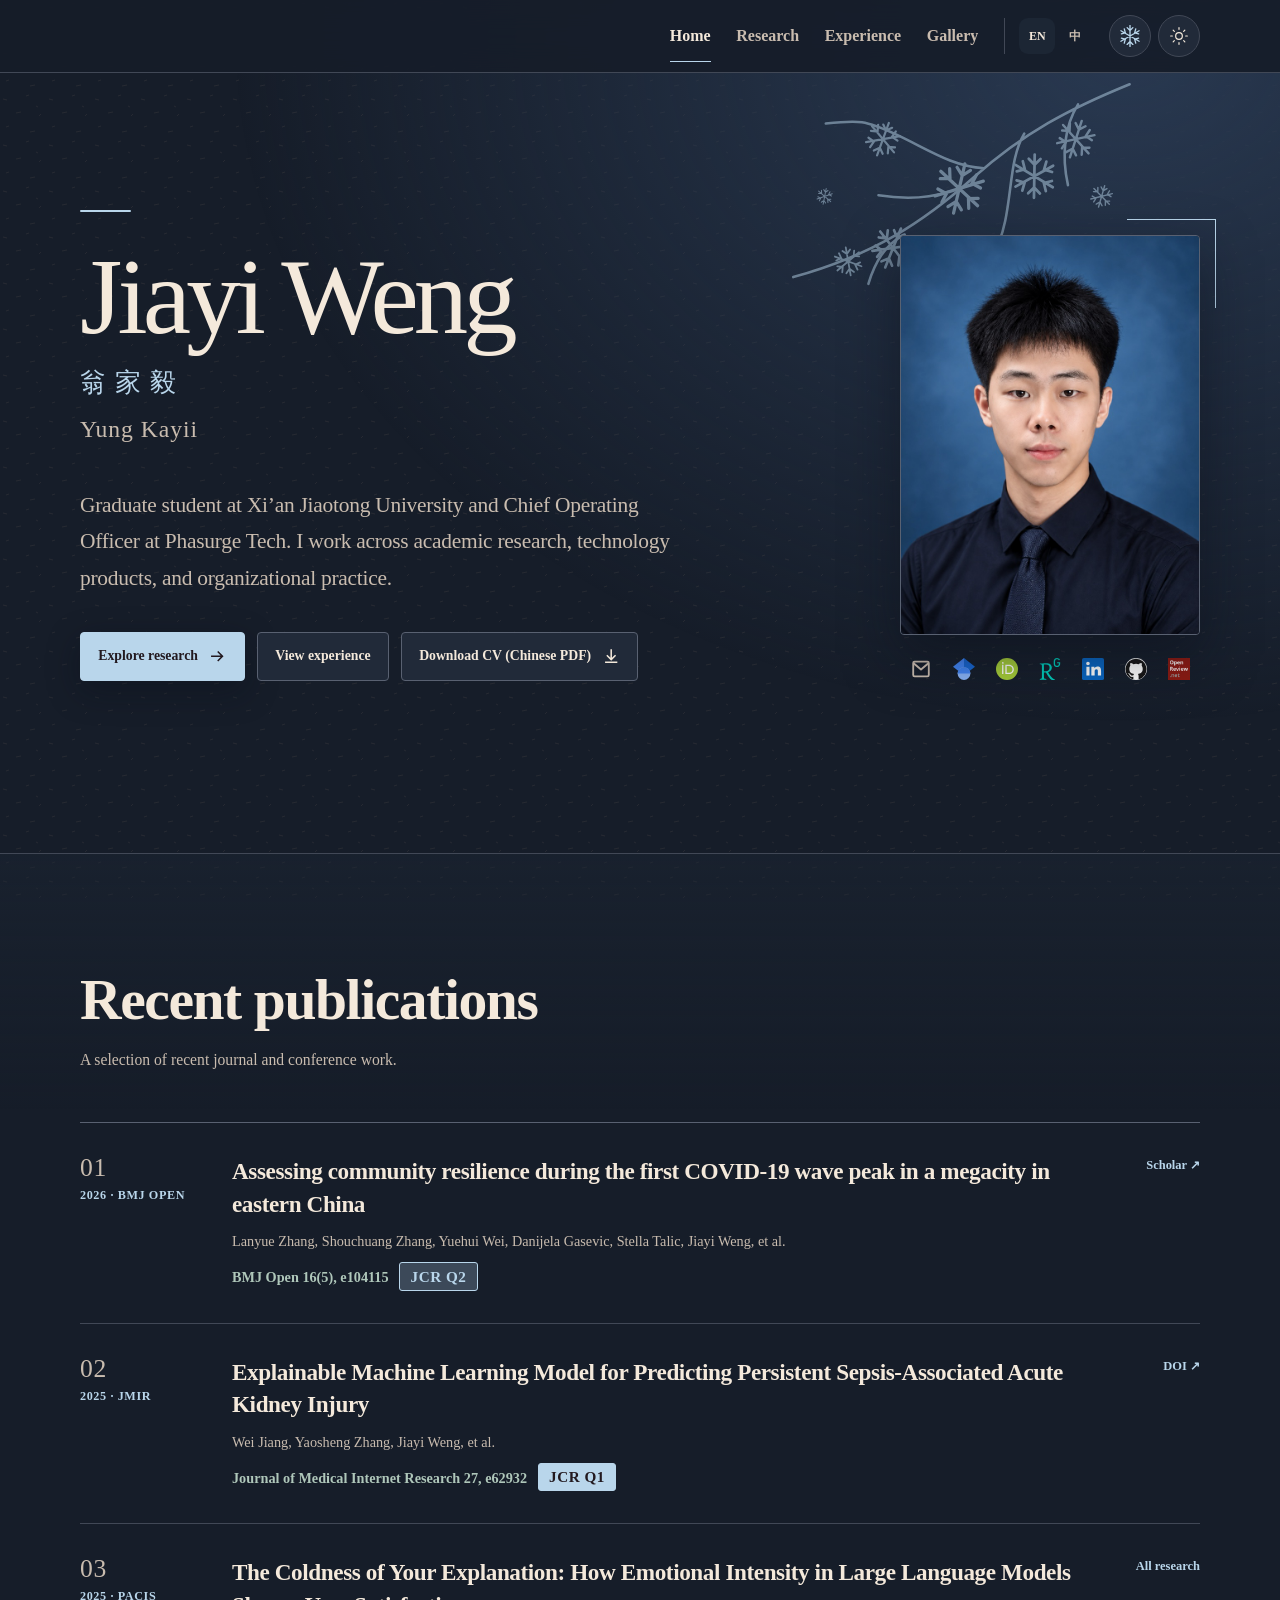
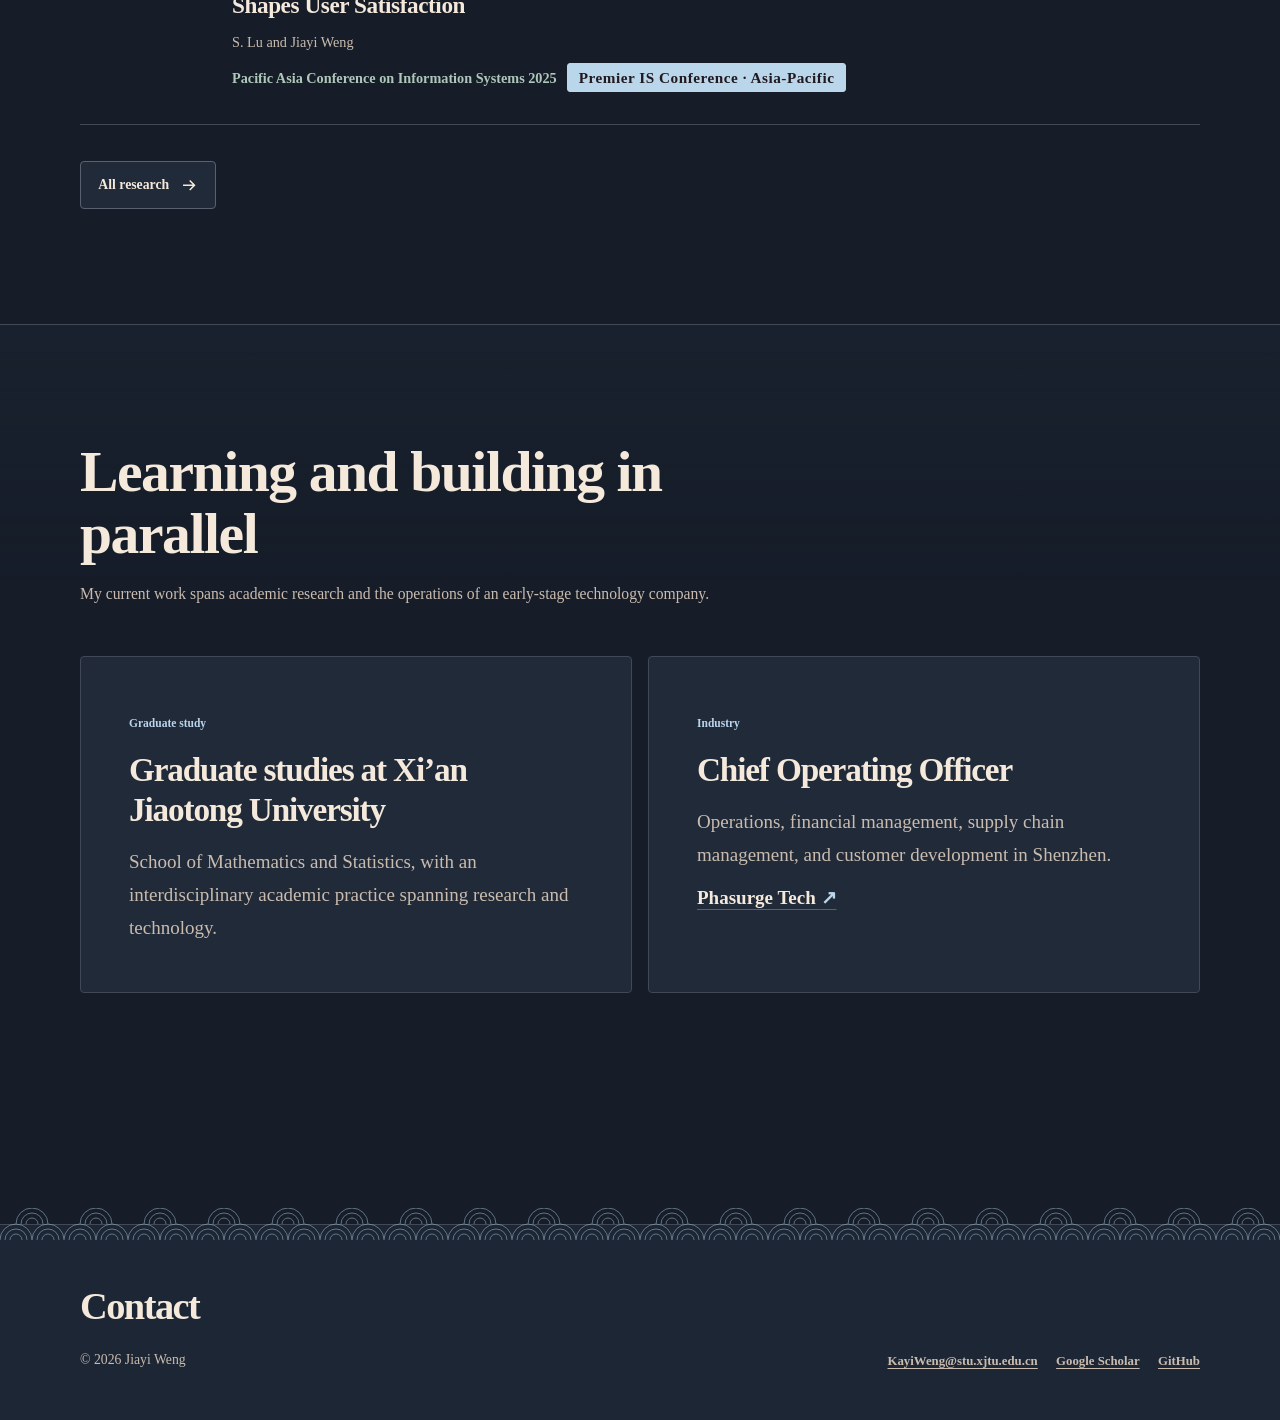
==== index.html @ 58fec5e4 "Publish CV, gallery and research updates" ====
<!doctype html>
<html lang="en">
  <head>
    <meta charset="utf-8">
    <meta name="viewport" content="width=device-width, initial-scale=1">
    <meta name="description" content="Jiayi Weng — researcher, builder, and graduate student at Xi’an Jiaotong University.">
    <meta name="theme-color" content="#161d29">
    <title>Jiayi Weng · 翁家毅</title>
    <link rel="icon" href="favicon.svg" type="image/svg+xml">
    <script>
      const seasons = ["winter", "spring", "summer", "autumn"];
      const calendarSeason = () => seasons[Math.floor((new Date().getMonth() + 1) / 3) % 4];
      document.documentElement.dataset.season = calendarSeason();
      try {
        const theme = localStorage.getItem("jiayi-theme");
        if (theme === "light" || theme === "dark") document.documentElement.dataset.theme = theme;
        const season = localStorage.getItem("jiayi-season");
        if (seasons.includes(season)) document.documentElement.dataset.season = season;
      } catch {}
    </script>
    <link rel="stylesheet" href="assets/css/styles.css?v=6">
    <script src="assets/js/main.js?v=6" defer></script>
  </head>
  <body>
    <a class="skip-link" href="#main">Skip to content</a>
    <header class="site-header">
      <div class="nav-shell">
        <button class="menu-toggle" type="button" data-menu-toggle aria-expanded="false" aria-controls="site-navigation" aria-label="Open navigation">
          <span></span><span></span>
        </button>
        <nav class="nav-links" id="site-navigation" data-navigation aria-label="Primary navigation">
          <a href="index.html" aria-current="page" data-i18n="navHome">Home</a>
          <a href="research.html" data-i18n="navResearch">Research</a>
          <a href="experience.html" data-i18n="navExperience">Experience</a>
          <a href="gallery.html" data-i18n="navGallery">Gallery</a>
          <div class="language-switcher" aria-label="Language">
            <button type="button" data-lang="en" aria-pressed="true">EN</button>
            <button type="button" data-lang="zh" aria-pressed="false">中</button>
          </div>
        </nav>
        <div class="site-controls">
          <details class="season-picker" data-season-picker>
            <summary class="site-control" data-season-trigger aria-label="Season" title="Season"><span class="season-symbol" aria-hidden="true"></span></summary>
            <div class="season-options">
              <button type="button" data-season-choice="auto" data-i18n="seasonAuto" aria-pressed="true">By month</button>
              <button type="button" data-season-choice="spring" data-i18n="seasonSpring" aria-pressed="false">Spring · Cherry blossom</button>
              <button type="button" data-season-choice="summer" data-i18n="seasonSummer" aria-pressed="false">Summer · Green leaves</button>
              <button type="button" data-season-choice="autumn" data-i18n="seasonAutumn" aria-pressed="false">Autumn · Maple</button>
              <button type="button" data-season-choice="winter" data-i18n="seasonWinter" aria-pressed="false">Winter · Snow</button>
              <button type="button" class="season-replay" data-season-replay data-i18n="seasonReplay">Replay animation</button>
            </div>
          </details>
          <button class="site-control" type="button" data-theme-toggle aria-label="Dark mode" aria-pressed="true" title="Dark mode">
            <svg class="icon-moon" viewBox="0 0 24 24" aria-hidden="true"><path d="M21 13a9 9 0 0 1-10-10 9 9 0 1 0 10 10Z"/></svg>
            <svg class="icon-sun" viewBox="0 0 24 24" aria-hidden="true"><circle cx="12" cy="12" r="4"/><path d="M12 2v2m0 16v2M2 12h2m16 0h2M5 5l1.4 1.4m11.2 11.2L19 19M5 19l1.4-1.4M17.6 6.4 19 5"/></svg>
          </button>
        </div>
      </div>
    </header>

    <main class="page" id="main">
      <section class="shell hero">
        <div class="hero-copy reveal">
          <h1><span lang="en">Jiayi Weng</span><span class="cn-name" lang="zh-CN">翁家毅</span></h1>
          <p class="hero-alias" lang="en">Yung Kayii</p>
          <p class="hero-lead" data-i18n="homeLead">Graduate student at Xi’an Jiaotong University and Chief Operating Officer at Phasurge Tech. I work across academic research, technology products, and organizational practice.</p>
          <div class="hero-actions">
            <a class="button primary" href="research.html">
              <span data-i18n="exploreResearch">Explore research</span>
              <svg class="icon" aria-hidden="true"><use href="assets/icons.svg?v=3#icon-arrow"></use></svg>
            </a>
            <a class="button secondary" href="experience.html" data-i18n="viewExperience">View experience</a>
            <a class="button secondary" href="assets/Jiayi-Weng-CV-ZH.pdf" download="Jiayi-Weng-CV-ZH.pdf">
              <span data-i18n="downloadCv">Download CV (Chinese PDF)</span>
              <svg class="icon" viewBox="0 0 24 24" aria-hidden="true"><path d="M11 3h2v11l4-4 1.4 1.4L12 18l-6.4-6.6L7 10l4 4V3ZM4 19h16v2H4z"/></svg>
            </a>
          </div>
        </div>

        <aside class="portrait-stage reveal" aria-label="Profile">
          <div class="portrait-frame">
            <img src="assets/img/portrait.jpg" alt="Portrait of Jiayi Weng" data-portrait width="1086" height="1448">
          </div>
          <div class="social-links" aria-label="Academic and social profiles">
            <a href="mailto:KayiWeng@stu.xjtu.edu.cn" aria-label="Email" title="Email">
              <svg class="icon" aria-hidden="true"><use href="assets/icons.svg?v=3#icon-mail"></use></svg>
            </a>
            <a href="https://scholar.google.com/citations?user=XBC92dYAAAAJ&amp;hl=en" aria-label="Google Scholar" title="Google Scholar" target="_blank" rel="noreferrer">
              <svg class="icon" aria-hidden="true"><use href="assets/icons.svg?v=3#icon-scholar"></use></svg>
            </a>
            <a href="https://orcid.org/0009-0006-9974-2419" aria-label="ORCID" title="ORCID" target="_blank" rel="noreferrer">
              <svg class="icon" aria-hidden="true"><use href="assets/icons.svg?v=3#icon-orcid"></use></svg>
            </a>
            <a href="https://www.researchgate.net/profile/Jiayi-Weng-7" aria-label="ResearchGate" title="ResearchGate" target="_blank" rel="noreferrer">
              <svg class="icon" aria-hidden="true"><use href="assets/icons.svg?v=3#icon-researchgate"></use></svg>
            </a>
            <a href="https://www.linkedin.com/in/weng-jiayi-b973362a9/" aria-label="LinkedIn" title="LinkedIn" target="_blank" rel="noreferrer">
              <svg class="icon" aria-hidden="true"><use href="assets/icons.svg?v=3#icon-linkedin"></use></svg>
            </a>
            <a href="https://github.com/encorenuit" aria-label="GitHub" title="GitHub" target="_blank" rel="noreferrer">
              <svg class="icon" aria-hidden="true"><use href="assets/icons.svg?v=3#icon-github"></use></svg>
            </a>
            <a href="https://openreview.net/profile?id=~Weng_Jiayi1" aria-label="OpenReview" title="OpenReview" target="_blank" rel="noreferrer">
              <img src="assets/openreview.png" alt="" width="22" height="22">
            </a>
          </div>
        </aside>
      </section>

      <section class="section" aria-labelledby="selected-title">
        <div class="shell">
          <header class="section-heading reveal">
            <div>
              <h2 id="selected-title" data-i18n="selectedTitle">Recent publications</h2>
              <p data-i18n="selectedIntro">A selection of recent journal and conference work.</p>
            </div>
          </header>
          <div class="selected-list reveal">
            <article class="selected-paper paper">
              <div class="paper-year">2026 · BMJ OPEN</div>
              <div>
                <h3>Assessing community resilience during the first COVID-19 wave peak in a megacity in eastern China</h3>
                <p class="paper-authors">Lanyue Zhang, Shouchuang Zhang, Yuehui Wei, Danijela Gasevic, Stella Talic, Jiayi Weng, et al.</p>
                <p class="paper-venue">BMJ Open 16(5), e104115 <a class="jcr-badge" data-quartile="2" href="https://bmjopen.bmj.com/pages/about" title="2025 JIF · Medicine, General &amp; Internal" target="_blank" rel="noreferrer">JCR Q2</a></p>
              </div>
              <a class="paper-link" href="https://scholar.google.com/citations?user=XBC92dYAAAAJ&amp;hl=en" target="_blank" rel="noreferrer">Scholar ↗</a>
            </article>
            <article class="selected-paper paper">
              <div class="paper-year">2025 · JMIR</div>
              <div>
                <h3>Explainable Machine Learning Model for Predicting Persistent Sepsis-Associated Acute Kidney Injury</h3>
                <p class="paper-authors">Wei Jiang, Yaosheng Zhang, Jiayi Weng, et al.</p>
                <p class="paper-venue">Journal of Medical Internet Research 27, e62932 <a class="jcr-badge" data-quartile="1" href="https://www.jmir.org/announcements/696" title="2025 JIF · Health Care Sciences &amp; Services" target="_blank" rel="noreferrer">JCR Q1</a></p>
              </div>
              <a class="paper-link" href="https://doi.org/10.2196/62932" target="_blank" rel="noreferrer">DOI ↗</a>
            </article>
            <article class="selected-paper paper">
              <div class="paper-year">2025 · PACIS</div>
              <div>
                <h3>The Coldness of Your Explanation: How Emotional Intensity in Large Language Models Shapes User Satisfaction</h3>
                <p class="paper-authors">S. Lu and Jiayi Weng</p>
                <p class="paper-venue">Pacific Asia Conference on Information Systems 2025 <a class="jcr-badge venue-badge" data-tier="top" href="https://aisnet.org/conferences/pacis/" target="_blank" rel="noreferrer" data-i18n="pacisBadge">Premier IS Conference · Asia-Pacific</a></p>
              </div>
              <a class="paper-link" href="research.html#conference" data-i18n="allResearch">All research</a>
            </article>
          </div>
          <div class="hero-actions">
            <a class="button secondary" href="research.html">
              <span data-i18n="allResearch">All research</span>
              <svg class="icon" aria-hidden="true"><use href="assets/icons.svg?v=3#icon-arrow"></use></svg>
            </a>
          </div>
        </div>
      </section>

      <section class="section" aria-labelledby="now-title">
        <div class="shell">
          <header class="section-heading reveal">
            <div>
              <h2 id="now-title" data-i18n="nowTitle">Learning and building in parallel</h2>
              <p data-i18n="nowIntro">My current work spans academic research and the operations of an early-stage technology company.</p>
            </div>
          </header>
          <div class="now-grid reveal">
            <article class="now-card">
              <span class="status" data-i18n="nowStudyStatus">Graduate study</span>
              <h3 data-i18n="nowStudyTitle">Graduate studies at Xi’an Jiaotong University</h3>
              <p data-i18n="nowStudyBody">School of Mathematics and Statistics, with an interdisciplinary academic practice spanning research and technology.</p>
            </article>
            <article class="now-card">
              <span class="status" data-i18n="nowWorkStatus">Industry</span>
              <h3 data-i18n="nowWorkTitle">Chief Operating Officer</h3>
              <p data-i18n="nowWorkBody">Operations, financial management, supply chain management, and customer development in Shenzhen.</p>
              <a class="company-link" href="https://www.phasurge.com/zh-CN/" target="_blank" rel="noreferrer">Phasurge Tech <span aria-hidden="true">↗</span></a>
            </article>
          </div>
        </div>
      </section>
    </main>

    <footer class="site-footer">
      <div class="shell footer-grid">
        <div>
          <h2 data-i18n="footerTitle">Contact</h2>
          <p>© <span data-year></span> Jiayi Weng</p>
        </div>
        <nav class="footer-links" aria-label="Footer links">
          <a href="mailto:KayiWeng@stu.xjtu.edu.cn">KayiWeng@stu.xjtu.edu.cn</a>
          <a href="https://scholar.google.com/citations?user=XBC92dYAAAAJ&amp;hl=en" target="_blank" rel="noreferrer">Google Scholar</a>
          <a href="https://github.com/encorenuit" target="_blank" rel="noreferrer">GitHub</a>
        </nav>
      </div>
    </footer>
  </body>
</html>
---- assets/css/styles.css ----
:root {
  color-scheme: dark;
  --ink: light-dark(#28231e, #f4e9db);
  --ink-soft: light-dark(#5d5148, #c9bcaf);
  --paper: light-dark(#faf4e8, #161d29);
  --paper-strong: light-dark(#fffaf0, #212a39);
  --paper-warm: light-dark(#f0e5d4, #1c2634);
  --line: light-dark(#d9cbbb, #414856);
  --line-strong: light-dark(#b9a695, #596171);
  --accent: light-dark(#813d28, #f0b388);
  --accent-on: light-dark(#fffaf0, #22191f);
  --sakura: light-dark(#a96343, #ca895d);
  --horizon: light-dark(#ecd4b9, #423128);
  --sage: light-dark(#465d51, #afc7ba);
  --shadow: 0 20px 54px light-dark(#56432b24, #090e1780);
  --shadow-soft: 0 10px 32px light-dark(#56432b14, #090e1760);
  --max: 1120px;
  --song: "Songti SC", "SimSun", "STSong", "Noto Serif CJK SC", serif;
  --serif: "Times New Roman", var(--song);
  --display: var(--serif);
  --blossom-branch: url("data:image/svg+xml,%3Csvg%20xmlns%3D%22http%3A%2F%2Fwww.w3.org%2F2000%2Fsvg%22%20viewBox%3D%220%200%20330%20214%22%3E%3Cdefs%3E%3Cg%20id%3D%22flower%22%3E%3Cg%20transform%3D%22rotate(0)%22%3E%3Cpath%20d%3D%22M0-25C-4-31-10-28-10-21c0%207%205%2013%2010%2017%205-4%2010-10%2010-17%200-7-6-10-10-4Z%22%2F%3E%3C%2Fg%3E%3Cg%20transform%3D%22rotate(72)%22%3E%3Cpath%20d%3D%22M0-25C-4-31-10-28-10-21c0%207%205%2013%2010%2017%205-4%2010-10%2010-17%200-7-6-10-10-4Z%22%2F%3E%3C%2Fg%3E%3Cg%20transform%3D%22rotate(144)%22%3E%3Cpath%20d%3D%22M0-25C-4-31-10-28-10-21c0%207%205%2013%2010%2017%205-4%2010-10%2010-17%200-7-6-10-10-4Z%22%2F%3E%3C%2Fg%3E%3Cg%20transform%3D%22rotate(216)%22%3E%3Cpath%20d%3D%22M0-25C-4-31-10-28-10-21c0%207%205%2013%2010%2017%205-4%2010-10%2010-17%200-7-6-10-10-4Z%22%2F%3E%3C%2Fg%3E%3Cg%20transform%3D%22rotate(288)%22%3E%3Cpath%20d%3D%22M0-25C-4-31-10-28-10-21c0%207%205%2013%2010%2017%205-4%2010-10%2010-17%200-7-6-10-10-4Z%22%2F%3E%3C%2Fg%3E%3Ccircle%20r%3D%224%22%2F%3E%3C%2Fg%3E%3C%2Fdefs%3E%3Cg%20fill%3D%22none%22%20stroke%3D%22black%22%20stroke-linecap%3D%22round%22%3E%3Cpath%20stroke-width%3D%223%22%20d%3D%22M324%2011c-58%2025-110%2044-150%2084S87%20159%2016%20179M268%2039c-23%2018-32%2051-41%2076s-21%2047-49%2070M194%2078c-25%205-52-6-75-16s-40-17-61-15M104%20151c-8%2012-16%2030-21%2046M284%2029c-6%2020-1%2035%2010%2047%22%2F%3E%3Cpath%20stroke-width%3D%221.4%22%20d%3D%22M251%2063c-10%205-25%207-42%208m21%2035c18%200%2028%205%2036%2017M135%2064c-3-13-13-22-25-27m54%2071c-22%204-43%205-64%201m96%2052c-7%203-15%206-28%206%22%2F%3E%3C%2Fg%3E%3Cg%20fill%3D%22black%22%3E%3Cuse%20href%3D%22%23flower%22%20transform%3D%22translate(226%20113)%20scale(.97)%22%2F%3E%3Cuse%20href%3D%22%23flower%22%20transform%3D%22translate(119%2061)%20scale(.88)%22%2F%3E%3Cuse%20href%3D%22%23flower%22%20transform%3D%22translate(76%20160)%20scale(.89)%22%2F%3E%3Cuse%20href%3D%22%23flower%22%20transform%3D%22translate(287%2065)%20scale(.69)%22%2F%3E%3Cuse%20href%3D%22%23flower%22%20transform%3D%22translate(171%20175)%20scale(.63)%22%2F%3E%3Cuse%20href%3D%22%23flower%22%20transform%3D%22translate(55%2045)%20scale(.52)%22%2F%3E%3Cuse%20href%3D%22%23flower%22%20transform%3D%22translate(258%20139)%20scale(.38)%22%2F%3E%3Cellipse%20cx%3D%2229%22%20cy%3D%22119%22%20rx%3D%224%22%20ry%3D%228%22%20transform%3D%22rotate(30%2029%20119)%22%2F%3E%3Cellipse%20cx%3D%22110%22%20cy%3D%22190%22%20rx%3D%224%22%20ry%3D%227%22%20transform%3D%22rotate(-32%20110%20190)%22%2F%3E%3Cellipse%20cx%3D%22276%22%20cy%3D%22192%22%20rx%3D%225%22%20ry%3D%228%22%20transform%3D%22rotate(53%20276%20192)%22%2F%3E%3C%2Fg%3E%3C%2Fsvg%3E");
  --seigaiha: url("data:image/svg+xml,%3Csvg%20xmlns%3D%22http%3A%2F%2Fwww.w3.org%2F2000%2Fsvg%22%20viewBox%3D%220%200%2064%2032%22%3E%3Cpath%20fill%3D%22none%22%20stroke%3D%22black%22%20stroke-width%3D%221%22%20d%3D%22M0%2032a16%2016%200%200%201%2032%200m-27%200a11%2011%200%200%201%2022%200m-17%200a6%206%200%200%201%2012%200M32%2032a16%2016%200%200%201%2032%200m-27%200a11%2011%200%200%201%2022%200m-17%200a6%206%200%200%201%2012%200M16%2016a16%2016%200%200%201%2032%200m-27%200a11%2011%200%200%201%2022%200m-17%200a6%206%200%200%201%2012%200%22%2F%3E%3C%2Fsvg%3E");
}

html[data-theme="light"] {
  color-scheme: light;
}

html[data-theme="dark"] {
  color-scheme: dark;
}

html[data-season="spring"] {
  --accent: light-dark(#665b4e, #ddd0b6);
  --horizon: light-dark(#eddfc6, #30384a);
  --season-branch: var(--blossom-branch);
  --sakura: light-dark(#94866f, #e1dbc8);
  --branch-highlight: light-dark(#ba7b8b, #d794a7);
  --particle-light: #fffdf8;
  --particle-base: light-dark(#c8c1b0, #ebe3d4);
  --particle-shape: url("data:image/svg+xml,%3Csvg%20xmlns%3D%22http%3A%2F%2Fwww.w3.org%2F2000%2Fsvg%22%20viewBox%3D%220%200%2024%2024%22%3E%3Cg%20transform%3D%22translate(12%2012)%22%3E%3Cg%20transform%3D%22rotate(0)%22%3E%3Cpath%20d%3D%22M0-8.2c-1.2-2-3.6-1.3-3.6%201.3%200%202.5%201.7%204.6%203.6%205.6%201.9-1%203.6-3.1%203.6-5.6%200-2.6-2.4-3.3-3.6-1.3Z%22%2F%3E%3C%2Fg%3E%3Cg%20transform%3D%22rotate(72)%22%3E%3Cpath%20d%3D%22M0-8.2c-1.2-2-3.6-1.3-3.6%201.3%200%202.5%201.7%204.6%203.6%205.6%201.9-1%203.6-3.1%203.6-5.6%200-2.6-2.4-3.3-3.6-1.3Z%22%2F%3E%3C%2Fg%3E%3Cg%20transform%3D%22rotate(144)%22%3E%3Cpath%20d%3D%22M0-8.2c-1.2-2-3.6-1.3-3.6%201.3%200%202.5%201.7%204.6%203.6%205.6%201.9-1%203.6-3.1%203.6-5.6%200-2.6-2.4-3.3-3.6-1.3Z%22%2F%3E%3C%2Fg%3E%3Cg%20transform%3D%22rotate(216)%22%3E%3Cpath%20d%3D%22M0-8.2c-1.2-2-3.6-1.3-3.6%201.3%200%202.5%201.7%204.6%203.6%205.6%201.9-1%203.6-3.1%203.6-5.6%200-2.6-2.4-3.3-3.6-1.3Z%22%2F%3E%3C%2Fg%3E%3Cg%20transform%3D%22rotate(288)%22%3E%3Cpath%20d%3D%22M0-8.2c-1.2-2-3.6-1.3-3.6%201.3%200%202.5%201.7%204.6%203.6%205.6%201.9-1%203.6-3.1%203.6-5.6%200-2.6-2.4-3.3-3.6-1.3Z%22%2F%3E%3C%2Fg%3E%3Ccircle%20r%3D%221.4%22%2F%3E%3C%2Fg%3E%3C%2Fsvg%3E");
  --season-branch-highlight: url("data:image/svg+xml,%3Csvg%20xmlns%3D%22http%3A%2F%2Fwww.w3.org%2F2000%2Fsvg%22%20viewBox%3D%220%200%20330%20214%22%3E%3Cdefs%3E%3Cg%20id%3D%22flower%22%3E%3Cg%20transform%3D%22rotate(0)%22%3E%3Cpath%20d%3D%22M0-25C-4-31-10-28-10-21c0%207%205%2013%2010%2017%205-4%2010-10%2010-17%200-7-6-10-10-4Z%22%2F%3E%3C%2Fg%3E%3Cg%20transform%3D%22rotate(72)%22%3E%3Cpath%20d%3D%22M0-25C-4-31-10-28-10-21c0%207%205%2013%2010%2017%205-4%2010-10%2010-17%200-7-6-10-10-4Z%22%2F%3E%3C%2Fg%3E%3Cg%20transform%3D%22rotate(144)%22%3E%3Cpath%20d%3D%22M0-25C-4-31-10-28-10-21c0%207%205%2013%2010%2017%205-4%2010-10%2010-17%200-7-6-10-10-4Z%22%2F%3E%3C%2Fg%3E%3Cg%20transform%3D%22rotate(216)%22%3E%3Cpath%20d%3D%22M0-25C-4-31-10-28-10-21c0%207%205%2013%2010%2017%205-4%2010-10%2010-17%200-7-6-10-10-4Z%22%2F%3E%3C%2Fg%3E%3Cg%20transform%3D%22rotate(288)%22%3E%3Cpath%20d%3D%22M0-25C-4-31-10-28-10-21c0%207%205%2013%2010%2017%205-4%2010-10%2010-17%200-7-6-10-10-4Z%22%2F%3E%3C%2Fg%3E%3Ccircle%20r%3D%224%22%2F%3E%3C%2Fg%3E%3C%2Fdefs%3E%3Cuse%20href%3D%22%23flower%22%20transform%3D%22translate(119%2061)%20scale(.88)%22%2F%3E%3Cuse%20href%3D%22%23flower%22%20transform%3D%22translate(171%20175)%20scale(.63)%22%2F%3E%3C%2Fsvg%3E");
}

html[data-season="summer"] {
  --accent: light-dark(#3a6453, #a5c8a9);
  --horizon: light-dark(#dce9d2, #253b3a);
  --season-branch: url("data:image/svg+xml,%3Csvg%20xmlns%3D%22http%3A%2F%2Fwww.w3.org%2F2000%2Fsvg%22%20viewBox%3D%220%200%20330%20214%22%3E%3Cpath%20d%3D%22M327%2010C273%2032%20233%2053%20188%2093s-89%2069-161%2089m254-154c-12%2019-15%2045-9%2072m-39-46c-12%2020-11%2049-17%2078s-18%2043-35%2054m16-101c-29-2-50-17-78-30S86%2042%2056%2045m67%20101c-14%208-23%2022-29%2042m71-82c-22%207-43%206-62%203%22%20fill%3D%22none%22%20stroke%3D%22black%22%20stroke-width%3D%222.3%22%20stroke-linecap%3D%22round%22%2F%3E%3Cg%20transform%3D%22translate(265%2051)%20rotate(24)%20scale(2.3)%20translate(-12%20-12)%22%3E%3Cpath%20d%3D%22M12%2022h-1.4l.7-6.2C6.1%2016.9%202.4%2014.2%201%2010c2.5-4.9%206.5-7.8%2010.5-7.7l.5%203.1.8-3.1c4.3.2%207.9%203.1%2010.2%207.9-1.6%204.2-5.7%206.7-10.2%205.4Z%22%2F%3E%3C%2Fg%3E%3Cg%20transform%3D%22translate(227%2075)%20rotate(-62)%20scale(2.5)%20translate(-12%20-12)%22%3E%3Cpath%20d%3D%22M3%2023%202%2021l4.5-5C2.2%2010.3%2011.3%204.1%2023%201%2019.6%2012.6%2015.4%2020%208%2017.5Z%22%2F%3E%3C%2Fg%3E%3Cg%20transform%3D%22translate(198%20106)%20rotate(91)%20scale(2.6)%20translate(-12%20-12)%22%3E%3Cpath%20d%3D%22m12%2023-1.3-.3.6-5C5.2%2019.4%201.4%2015.7%202%208.9c2-3.8%206.3-6.7%2010-7.9%204.7%202.3%209%204.8%2010%209.1-.1%205.8-4%209.4-9.1%207.6Z%22%2F%3E%3C%2Fg%3E%3Cg%20transform%3D%22translate(148%20131)%20rotate(-71)%20scale(2.2)%20translate(-12%20-12)%22%3E%3Cpath%20d%3D%22M12%2022h-1.4l.7-6.2C6.1%2016.9%202.4%2014.2%201%2010c2.5-4.9%206.5-7.8%2010.5-7.7l.5%203.1.8-3.1c4.3.2%207.9%203.1%2010.2%207.9-1.6%204.2-5.7%206.7-10.2%205.4Z%22%2F%3E%3C%2Fg%3E%3Cg%20transform%3D%22translate(116%20153)%20rotate(89)%20scale(2.1)%20translate(-12%20-12)%22%3E%3Cpath%20d%3D%22M3%2023%202%2021l4.5-5C2.2%2010.3%2011.3%204.1%2023%201%2019.6%2012.6%2015.4%2020%208%2017.5Z%22%2F%3E%3C%2Fg%3E%3Cg%20transform%3D%22translate(89%20166)%20rotate(-88)%20scale(2)%20translate(-12%20-12)%22%3E%3Cpath%20d%3D%22m12%2023-1.3-.3.6-5C5.2%2019.4%201.4%2015.7%202%208.9c2-3.8%206.3-6.7%2010-7.9%204.7%202.3%209%204.8%2010%209.1-.1%205.8-4%209.4-9.1%207.6Z%22%2F%3E%3C%2Fg%3E%3Cg%20transform%3D%22translate(82%2076)%20rotate(43)%20scale(1.85)%20translate(-12%20-12)%22%3E%3Cpath%20d%3D%22M12%2022h-1.4l.7-6.2C6.1%2016.9%202.4%2014.2%201%2010c2.5-4.9%206.5-7.8%2010.5-7.7l.5%203.1.8-3.1c4.3.2%207.9%203.1%2010.2%207.9-1.6%204.2-5.7%206.7-10.2%205.4Z%22%2F%3E%3C%2Fg%3E%3Cg%20transform%3D%22translate(120%2082)%20rotate(-25)%20scale(1.65)%20translate(-12%20-12)%22%3E%3Cpath%20d%3D%22M3%2023%202%2021l4.5-5C2.2%2010.3%2011.3%204.1%2023%201%2019.6%2012.6%2015.4%2020%208%2017.5Z%22%2F%3E%3C%2Fg%3E%3Cg%20transform%3D%22translate(217%20159)%20rotate(18)%20scale(1.8)%20translate(-12%20-12)%22%3E%3Cpath%20d%3D%22m12%2023-1.3-.3.6-5C5.2%2019.4%201.4%2015.7%202%208.9c2-3.8%206.3-6.7%2010-7.9%204.7%202.3%209%204.8%2010%209.1-.1%205.8-4%209.4-9.1%207.6Z%22%2F%3E%3C%2Fg%3E%3Cg%20transform%3D%22translate(288%2098)%20rotate(88)%20scale(1.7)%20translate(-12%20-12)%22%3E%3Cpath%20d%3D%22M12%2022h-1.4l.7-6.2C6.1%2016.9%202.4%2014.2%201%2010c2.5-4.9%206.5-7.8%2010.5-7.7l.5%203.1.8-3.1c4.3.2%207.9%203.1%2010.2%207.9-1.6%204.2-5.7%206.7-10.2%205.4Z%22%2F%3E%3C%2Fg%3E%3C%2Fsvg%3E");
  --sakura: light-dark(#638369, #9db392);
  --branch-highlight: light-dark(#637837, #c3c781);
  --particle-light: #d4e5a2;
  --particle-base: #7eab83;
  --particle-shape: url("data:image/svg+xml,%3Csvg%20xmlns%3D%22http%3A%2F%2Fwww.w3.org%2F2000%2Fsvg%22%20viewBox%3D%220%200%2024%2024%22%3E%3Cpath%20d%3D%22M12%2022h-1.4l.7-6.2C6.1%2016.9%202.4%2014.2%201%2010c2.5-4.9%206.5-7.8%2010.5-7.7l.5%203.1.8-3.1c4.3.2%207.9%203.1%2010.2%207.9-1.6%204.2-5.7%206.7-10.2%205.4Z%22%2F%3E%3C%2Fsvg%3E");
  --summer-lance: url("data:image/svg+xml,%3Csvg%20xmlns%3D%22http%3A%2F%2Fwww.w3.org%2F2000%2Fsvg%22%20viewBox%3D%220%200%2024%2024%22%3E%3Cpath%20d%3D%22M3%2023%202%2021l4.5-5C2.2%2010.3%2011.3%204.1%2023%201%2019.6%2012.6%2015.4%2020%208%2017.5Z%22%2F%3E%3C%2Fsvg%3E");
  --summer-broad: url("data:image/svg+xml,%3Csvg%20xmlns%3D%22http%3A%2F%2Fwww.w3.org%2F2000%2Fsvg%22%20viewBox%3D%220%200%2024%2024%22%3E%3Cpath%20d%3D%22m12%2023-1.3-.3.6-5C5.2%2019.4%201.4%2015.7%202%208.9c2-3.8%206.3-6.7%2010-7.9%204.7%202.3%209%204.8%2010%209.1-.1%205.8-4%209.4-9.1%207.6Z%22%2F%3E%3C%2Fsvg%3E");
  --season-branch-highlight: url("data:image/svg+xml,%3Csvg%20xmlns%3D%22http%3A%2F%2Fwww.w3.org%2F2000%2Fsvg%22%20viewBox%3D%220%200%20330%20214%22%3E%3Cg%20transform%3D%22translate(265%2051)%20rotate(24)%20scale(2.3)%20translate(-12%20-12)%22%3E%3Cpath%20d%3D%22M12%2022h-1.4l.7-6.2C6.1%2016.9%202.4%2014.2%201%2010c2.5-4.9%206.5-7.8%2010.5-7.7l.5%203.1.8-3.1c4.3.2%207.9%203.1%2010.2%207.9-1.6%204.2-5.7%206.7-10.2%205.4Z%22%2F%3E%3C%2Fg%3E%3Cg%20transform%3D%22translate(148%20131)%20rotate(-71)%20scale(2.2)%20translate(-12%20-12)%22%3E%3Cpath%20d%3D%22M12%2022h-1.4l.7-6.2C6.1%2016.9%202.4%2014.2%201%2010c2.5-4.9%206.5-7.8%2010.5-7.7l.5%203.1.8-3.1c4.3.2%207.9%203.1%2010.2%207.9-1.6%204.2-5.7%206.7-10.2%205.4Z%22%2F%3E%3C%2Fg%3E%3Cg%20transform%3D%22translate(89%20166)%20rotate(-88)%20scale(2)%20translate(-12%20-12)%22%3E%3Cpath%20d%3D%22m12%2023-1.3-.3.6-5C5.2%2019.4%201.4%2015.7%202%208.9c2-3.8%206.3-6.7%2010-7.9%204.7%202.3%209%204.8%2010%209.1-.1%205.8-4%209.4-9.1%207.6Z%22%2F%3E%3C%2Fg%3E%3Cg%20transform%3D%22translate(120%2082)%20rotate(-25)%20scale(1.65)%20translate(-12%20-12)%22%3E%3Cpath%20d%3D%22M3%2023%202%2021l4.5-5C2.2%2010.3%2011.3%204.1%2023%201%2019.6%2012.6%2015.4%2020%208%2017.5Z%22%2F%3E%3C%2Fg%3E%3Cg%20transform%3D%22translate(288%2098)%20rotate(88)%20scale(1.7)%20translate(-12%20-12)%22%3E%3Cpath%20d%3D%22M12%2022h-1.4l.7-6.2C6.1%2016.9%202.4%2014.2%201%2010c2.5-4.9%206.5-7.8%2010.5-7.7l.5%203.1.8-3.1c4.3.2%207.9%203.1%2010.2%207.9-1.6%204.2-5.7%206.7-10.2%205.4Z%22%2F%3E%3C%2Fg%3E%3C%2Fsvg%3E");
}

html[data-season="autumn"] {
  --accent: light-dark(#813d28, #f0b388);
  --horizon: light-dark(#ecd4b9, #423128);
  --season-branch: url("data:image/svg+xml,%3Csvg%20xmlns%3D%22http%3A%2F%2Fwww.w3.org%2F2000%2Fsvg%22%20viewBox%3D%220%200%20330%20214%22%3E%3Cpath%20d%3D%22M327%2010C273%2032%20233%2053%20188%2093s-89%2069-161%2089m254-154c-12%2019-15%2045-9%2072m-39-46c-12%2020-11%2049-17%2078s-18%2043-35%2054m16-101c-29-2-50-17-78-30S86%2042%2056%2045m67%20101c-14%208-23%2022-29%2042m71-82c-22%207-43%206-62%203%22%20fill%3D%22none%22%20stroke%3D%22black%22%20stroke-width%3D%222.3%22%20stroke-linecap%3D%22round%22%2F%3E%3Cg%20transform%3D%22translate(269%2057)%20rotate(33)%20scale(2.1)%20translate(-12%20-12)%22%3E%3Cpath%20d%3D%22m12%200%202.3%206.5%203-1.8-1%205.8%205-2.1-.7%203%203.4.5-2.6%202.1%201.2%201.3-8.6%202.1.8%203.2-2.1-.5v3.8h-1.4v-3.8l-2.2.5.8-3.2-8.6-2.1%201.2-1.3L0%2011.9l3.4-.5-.7-3%205%202.1-1-5.8%203%201.8Z%22%2F%3E%3C%2Fg%3E%3Cg%20transform%3D%22translate(224%2083)%20rotate(-15)%20scale(2.8)%20translate(-12%20-12)%22%3E%3Cpath%20d%3D%22m12%200%202.3%206.5%203-1.8-1%205.8%205-2.1-.7%203%203.4.5-2.6%202.1%201.2%201.3-8.6%202.1.8%203.2-2.1-.5v3.8h-1.4v-3.8l-2.2.5.8-3.2-8.6-2.1%201.2-1.3L0%2011.9l3.4-.5-.7-3%205%202.1-1-5.8%203%201.8Z%22%2F%3E%3C%2Fg%3E%3Cg%20transform%3D%22translate(179%20105)%20rotate(18)%20scale(2.6)%20translate(-12%20-12)%22%3E%3Cpath%20d%3D%22m12%200%202.3%206.5%203-1.8-1%205.8%205-2.1-.7%203%203.4.5-2.6%202.1%201.2%201.3-8.6%202.1.8%203.2-2.1-.5v3.8h-1.4v-3.8l-2.2.5.8-3.2-8.6-2.1%201.2-1.3L0%2011.9l3.4-.5-.7-3%205%202.1-1-5.8%203%201.8Z%22%2F%3E%3C%2Fg%3E%3Cg%20transform%3D%22translate(122%20146)%20rotate(26)%20scale(2.2)%20translate(-12%20-12)%22%3E%3Cpath%20d%3D%22m12%200%202.3%206.5%203-1.8-1%205.8%205-2.1-.7%203%203.4.5-2.6%202.1%201.2%201.3-8.6%202.1.8%203.2-2.1-.5v3.8h-1.4v-3.8l-2.2.5.8-3.2-8.6-2.1%201.2-1.3L0%2011.9l3.4-.5-.7-3%205%202.1-1-5.8%203%201.8Z%22%2F%3E%3C%2Fg%3E%3Cg%20transform%3D%22translate(75%20166)%20rotate(-22)%20scale(2.1)%20translate(-12%20-12)%22%3E%3Cpath%20d%3D%22m12%200%202.3%206.5%203-1.8-1%205.8%205-2.1-.7%203%203.4.5-2.6%202.1%201.2%201.3-8.6%202.1.8%203.2-2.1-.5v3.8h-1.4v-3.8l-2.2.5.8-3.2-8.6-2.1%201.2-1.3L0%2011.9l3.4-.5-.7-3%205%202.1-1-5.8%203%201.8Z%22%2F%3E%3C%2Fg%3E%3Cg%20transform%3D%22translate(101%2063)%20rotate(-34)%20scale(1.85)%20translate(-12%20-12)%22%3E%3Cpath%20d%3D%22m12%200%202.3%206.5%203-1.8-1%205.8%205-2.1-.7%203%203.4.5-2.6%202.1%201.2%201.3-8.6%202.1.8%203.2-2.1-.5v3.8h-1.4v-3.8l-2.2.5.8-3.2-8.6-2.1%201.2-1.3L0%2011.9l3.4-.5-.7-3%205%202.1-1-5.8%203%201.8Z%22%2F%3E%3C%2Fg%3E%3Cg%20transform%3D%22translate(222%20158)%20rotate(54)%20scale(1.8)%20translate(-12%20-12)%22%3E%3Cpath%20d%3D%22m12%200%202.3%206.5%203-1.8-1%205.8%205-2.1-.7%203%203.4.5-2.6%202.1%201.2%201.3-8.6%202.1.8%203.2-2.1-.5v3.8h-1.4v-3.8l-2.2.5.8-3.2-8.6-2.1%201.2-1.3L0%2011.9l3.4-.5-.7-3%205%202.1-1-5.8%203%201.8Z%22%2F%3E%3C%2Fg%3E%3Cg%20transform%3D%22translate(297%2089)%20rotate(35)%20scale(1.38)%20translate(-12%20-12)%22%3E%3Cpath%20d%3D%22m12%200%202.3%206.5%203-1.8-1%205.8%205-2.1-.7%203%203.4.5-2.6%202.1%201.2%201.3-8.6%202.1.8%203.2-2.1-.5v3.8h-1.4v-3.8l-2.2.5.8-3.2-8.6-2.1%201.2-1.3L0%2011.9l3.4-.5-.7-3%205%202.1-1-5.8%203%201.8Z%22%2F%3E%3C%2Fg%3E%3Cg%20transform%3D%22translate(153%20184)%20rotate(-11)%20scale(1.2)%20translate(-12%20-12)%22%3E%3Cpath%20d%3D%22m12%200%202.3%206.5%203-1.8-1%205.8%205-2.1-.7%203%203.4.5-2.6%202.1%201.2%201.3-8.6%202.1.8%203.2-2.1-.5v3.8h-1.4v-3.8l-2.2.5.8-3.2-8.6-2.1%201.2-1.3L0%2011.9l3.4-.5-.7-3%205%202.1-1-5.8%203%201.8Z%22%2F%3E%3C%2Fg%3E%3Cg%20transform%3D%22translate(58%20116)%20rotate(37)%20scale(0.94)%20translate(-12%20-12)%22%3E%3Cpath%20d%3D%22m12%200%202.3%206.5%203-1.8-1%205.8%205-2.1-.7%203%203.4.5-2.6%202.1%201.2%201.3-8.6%202.1.8%203.2-2.1-.5v3.8h-1.4v-3.8l-2.2.5.8-3.2-8.6-2.1%201.2-1.3L0%2011.9l3.4-.5-.7-3%205%202.1-1-5.8%203%201.8Z%22%2F%3E%3C%2Fg%3E%3C%2Fsvg%3E");
  --particle-shape: url("data:image/svg+xml,%3Csvg%20xmlns%3D%22http%3A%2F%2Fwww.w3.org%2F2000%2Fsvg%22%20viewBox%3D%220%200%2024%2024%22%3E%3Cpath%20d%3D%22m12%200%202.3%206.5%203-1.8-1%205.8%205-2.1-.7%203%203.4.5-2.6%202.1%201.2%201.3-8.6%202.1.8%203.2-2.1-.5v3.8h-1.4v-3.8l-2.2.5.8-3.2-8.6-2.1%201.2-1.3L0%2011.9l3.4-.5-.7-3%205%202.1-1-5.8%203%201.8Z%22%2F%3E%3C%2Fsvg%3E");
  --sakura: light-dark(#a36d4b, #bd956c);
  --branch-highlight: light-dark(#a64a3b, #d97f71);
  --particle-light: #e3b17a;
  --particle-base: #a06942;
  --season-branch-highlight: url("data:image/svg+xml,%3Csvg%20xmlns%3D%22http%3A%2F%2Fwww.w3.org%2F2000%2Fsvg%22%20viewBox%3D%220%200%20330%20214%22%3E%3Cg%20transform%3D%22translate(224%2083)%20rotate(-15)%20scale(2.8)%20translate(-12%20-12)%22%3E%3Cpath%20d%3D%22m12%200%202.3%206.5%203-1.8-1%205.8%205-2.1-.7%203%203.4.5-2.6%202.1%201.2%201.3-8.6%202.1.8%203.2-2.1-.5v3.8h-1.4v-3.8l-2.2.5.8-3.2-8.6-2.1%201.2-1.3L0%2011.9l3.4-.5-.7-3%205%202.1-1-5.8%203%201.8Z%22%2F%3E%3C%2Fg%3E%3Cg%20transform%3D%22translate(122%20146)%20rotate(26)%20scale(2.2)%20translate(-12%20-12)%22%3E%3Cpath%20d%3D%22m12%200%202.3%206.5%203-1.8-1%205.8%205-2.1-.7%203%203.4.5-2.6%202.1%201.2%201.3-8.6%202.1.8%203.2-2.1-.5v3.8h-1.4v-3.8l-2.2.5.8-3.2-8.6-2.1%201.2-1.3L0%2011.9l3.4-.5-.7-3%205%202.1-1-5.8%203%201.8Z%22%2F%3E%3C%2Fg%3E%3Cg%20transform%3D%22translate(222%20158)%20rotate(54)%20scale(1.8)%20translate(-12%20-12)%22%3E%3Cpath%20d%3D%22m12%200%202.3%206.5%203-1.8-1%205.8%205-2.1-.7%203%203.4.5-2.6%202.1%201.2%201.3-8.6%202.1.8%203.2-2.1-.5v3.8h-1.4v-3.8l-2.2.5.8-3.2-8.6-2.1%201.2-1.3L0%2011.9l3.4-.5-.7-3%205%202.1-1-5.8%203%201.8Z%22%2F%3E%3C%2Fg%3E%3Cg%20transform%3D%22translate(153%20184)%20rotate(-11)%20scale(1.2)%20translate(-12%20-12)%22%3E%3Cpath%20d%3D%22m12%200%202.3%206.5%203-1.8-1%205.8%205-2.1-.7%203%203.4.5-2.6%202.1%201.2%201.3-8.6%202.1.8%203.2-2.1-.5v3.8h-1.4v-3.8l-2.2.5.8-3.2-8.6-2.1%201.2-1.3L0%2011.9l3.4-.5-.7-3%205%202.1-1-5.8%203%201.8Z%22%2F%3E%3C%2Fg%3E%3C%2Fsvg%3E");
}

html[data-season="winter"] {
  --accent: light-dark(#3e5870, #b9d6eb);
  --sakura: light-dark(#708aa3, #adc8dd);
  --horizon: light-dark(#dde9ef, #293951);
  --particle-light: #f3fcff;
  --season-branch: url("data:image/svg+xml,%3Csvg%20xmlns%3D%22http%3A%2F%2Fwww.w3.org%2F2000%2Fsvg%22%20viewBox%3D%220%200%20330%20214%22%3E%3Cpath%20d%3D%22M327%2010C273%2032%20233%2053%20188%2093s-89%2069-161%2089m254-154c-12%2019-15%2045-9%2072m-39-46c-12%2020-11%2049-17%2078s-18%2043-35%2054m16-101c-29-2-50-17-78-30S86%2042%2056%2045m67%20101c-14%208-23%2022-29%2042m71-82c-22%207-43%206-62%203%22%20fill%3D%22none%22%20stroke%3D%22black%22%20stroke-width%3D%222.3%22%20stroke-linecap%3D%22round%22%2F%3E%3Cg%20transform%3D%22translate(279%2059)%20rotate(18)%20scale(1.55)%20translate(-12%20-12)%22%3E%3Cg%20fill%3D%22none%22%20stroke%3D%22black%22%20stroke-width%3D%221.4%22%20stroke-linecap%3D%22round%22%3E%3Cpath%20d%3D%22M12%201v22m-9.5-16.5%2019%2011m-19%200%2019-11M9%203.2l3%203%203-3M9%2020.8l3-3%203%203M3%209.7l4.1-1.1L6%204.5m15%209.8-4.1%201.1%201.1%204.1M3%2014.3l4.1%201.1L6%2019.5m15-9.8-4.1-1.1L18%204.5%22%2F%3E%3C%2Fg%3E%3C%2Fg%3E%3Cg%20transform%3D%22translate(242%2092)%20rotate(1)%20scale(1.75)%20translate(-12%20-12)%22%3E%3Cg%20fill%3D%22none%22%20stroke%3D%22black%22%20stroke-width%3D%221.4%22%20stroke-linecap%3D%22round%22%3E%3Cpath%20d%3D%22M12%201v22m-9.5-16.5%2019%2011m-19%200%2019-11M9%203.2l3%203%203-3M9%2020.8l3-3%203%203M3%209.7l4.1-1.1L6%204.5m15%209.8-4.1%201.1%201.1%204.1M3%2014.3l4.1%201.1L6%2019.5m15-9.8-4.1-1.1L18%204.5%22%2F%3E%3C%2Fg%3E%3C%2Fg%3E%3Cg%20transform%3D%22translate(175%20103)%20rotate(13)%20scale(2.05)%20translate(-12%20-12)%22%3E%3Cg%20fill%3D%22none%22%20stroke%3D%22black%22%20stroke-width%3D%221.4%22%20stroke-linecap%3D%22round%22%3E%3Cpath%20d%3D%22M12%201v22m-9.5-16.5%2019%2011m-19%200%2019-11M9%203.2l3%203%203-3M9%2020.8l3-3%203%203M3%209.7l4.1-1.1L6%204.5m15%209.8-4.1%201.1%201.1%204.1M3%2014.3l4.1%201.1L6%2019.5m15-9.8-4.1-1.1L18%204.5%22%2F%3E%3C%2Fg%3E%3C%2Fg%3E%3Cg%20transform%3D%22translate(116%20156)%20rotate(22)%20scale(1.7)%20translate(-12%20-12)%22%3E%3Cg%20fill%3D%22none%22%20stroke%3D%22black%22%20stroke-width%3D%221.4%22%20stroke-linecap%3D%22round%22%3E%3Cpath%20d%3D%22M12%201v22m-9.5-16.5%2019%2011m-19%200%2019-11M9%203.2l3%203%203-3M9%2020.8l3-3%203%203M3%209.7l4.1-1.1L6%204.5m15%209.8-4.1%201.1%201.1%204.1M3%2014.3l4.1%201.1L6%2019.5m15-9.8-4.1-1.1L18%204.5%22%2F%3E%3C%2Fg%3E%3C%2Fg%3E%3Cg%20transform%3D%22translate(76%20168)%20rotate(-10)%20scale(1.15)%20translate(-12%20-12)%22%3E%3Cg%20fill%3D%22none%22%20stroke%3D%22black%22%20stroke-width%3D%221.4%22%20stroke-linecap%3D%22round%22%3E%3Cpath%20d%3D%22M12%201v22m-9.5-16.5%2019%2011m-19%200%2019-11M9%203.2l3%203%203-3M9%2020.8l3-3%203%203M3%209.7l4.1-1.1L6%204.5m15%209.8-4.1%201.1%201.1%204.1M3%2014.3l4.1%201.1L6%2019.5m15-9.8-4.1-1.1L18%204.5%22%2F%3E%3C%2Fg%3E%3C%2Fg%3E%3Cg%20transform%3D%22translate(107%2059)%20rotate(20)%20scale(1.4)%20translate(-12%20-12)%22%3E%3Cg%20fill%3D%22none%22%20stroke%3D%22black%22%20stroke-width%3D%221.4%22%20stroke-linecap%3D%22round%22%3E%3Cpath%20d%3D%22M12%201v22m-9.5-16.5%2019%2011m-19%200%2019-11M9%203.2l3%203%203-3M9%2020.8l3-3%203%203M3%209.7l4.1-1.1L6%204.5m15%209.8-4.1%201.1%201.1%204.1M3%2014.3l4.1%201.1L6%2019.5m15-9.8-4.1-1.1L18%204.5%22%2F%3E%3C%2Fg%3E%3C%2Fg%3E%3Cg%20transform%3D%22translate(211%20165)%20rotate(7)%20scale(1.45)%20translate(-12%20-12)%22%3E%3Cg%20fill%3D%22none%22%20stroke%3D%22black%22%20stroke-width%3D%221.4%22%20stroke-linecap%3D%22round%22%3E%3Cpath%20d%3D%22M12%201v22m-9.5-16.5%2019%2011m-19%200%2019-11M9%203.2l3%203%203-3M9%2020.8l3-3%203%203M3%209.7l4.1-1.1L6%204.5m15%209.8-4.1%201.1%201.1%204.1M3%2014.3l4.1%201.1L6%2019.5m15-9.8-4.1-1.1L18%204.5%22%2F%3E%3C%2Fg%3E%3C%2Fg%3E%3Cg%20transform%3D%22translate(302%20110)%20rotate(16)%20scale(0.9)%20translate(-12%20-12)%22%3E%3Cg%20fill%3D%22none%22%20stroke%3D%22black%22%20stroke-width%3D%221.4%22%20stroke-linecap%3D%22round%22%3E%3Cpath%20d%3D%22M12%201v22m-9.5-16.5%2019%2011m-19%200%2019-11M9%203.2l3%203%203-3M9%2020.8l3-3%203%203M3%209.7l4.1-1.1L6%204.5m15%209.8-4.1%201.1%201.1%204.1M3%2014.3l4.1%201.1L6%2019.5m15-9.8-4.1-1.1L18%204.5%22%2F%3E%3C%2Fg%3E%3C%2Fg%3E%3Cg%20transform%3D%22translate(150%20186)%20rotate(22)%20scale(0.9)%20translate(-12%20-12)%22%3E%3Cg%20fill%3D%22none%22%20stroke%3D%22black%22%20stroke-width%3D%221.4%22%20stroke-linecap%3D%22round%22%3E%3Cpath%20d%3D%22M12%201v22m-9.5-16.5%2019%2011m-19%200%2019-11M9%203.2l3%203%203-3M9%2020.8l3-3%203%203M3%209.7l4.1-1.1L6%204.5m15%209.8-4.1%201.1%201.1%204.1M3%2014.3l4.1%201.1L6%2019.5m15-9.8-4.1-1.1L18%204.5%22%2F%3E%3C%2Fg%3E%3C%2Fg%3E%3Cg%20transform%3D%22translate(55%20110)%20rotate(11)%20scale(0.65)%20translate(-12%20-12)%22%3E%3Cg%20fill%3D%22none%22%20stroke%3D%22black%22%20stroke-width%3D%221.4%22%20stroke-linecap%3D%22round%22%3E%3Cpath%20d%3D%22M12%201v22m-9.5-16.5%2019%2011m-19%200%2019-11M9%203.2l3%203%203-3M9%2020.8l3-3%203%203M3%209.7l4.1-1.1L6%204.5m15%209.8-4.1%201.1%201.1%204.1M3%2014.3l4.1%201.1L6%2019.5m15-9.8-4.1-1.1L18%204.5%22%2F%3E%3C%2Fg%3E%3C%2Fg%3E%3C%2Fsvg%3E");
  --particle-shape: url("data:image/svg+xml,%3Csvg%20xmlns%3D%22http%3A%2F%2Fwww.w3.org%2F2000%2Fsvg%22%20viewBox%3D%220%200%2024%2024%22%3E%3Cg%20fill%3D%22none%22%20stroke%3D%22black%22%20stroke-width%3D%221.4%22%20stroke-linecap%3D%22round%22%3E%3Cpath%20d%3D%22M12%201v22m-9.5-16.5%2019%2011m-19%200%2019-11M9%203.2l3%203%203-3M9%2020.8l3-3%203%203M3%209.7l4.1-1.1L6%204.5m15%209.8-4.1%201.1%201.1%204.1M3%2014.3l4.1%201.1L6%2019.5m15-9.8-4.1-1.1L18%204.5%22%2F%3E%3C%2Fg%3E%3C%2Fsvg%3E");
}

:lang(zh) {
  --display: var(--song);
  font-family: var(--song);
}

:lang(en) {
  font-family: var(--serif);
}

* {
  box-sizing: border-box;
}

html {
  scroll-behavior: smooth;
}

body {
  margin: 0;
  color: var(--ink);
  background: var(--paper);
  font-size: 19px;
  line-height: 1.72;
  -webkit-font-smoothing: antialiased;
  text-rendering: optimizeLegibility;
}

body::before {
  position: fixed;
  inset: 0;
  z-index: -2;
  background-image:
    radial-gradient(ellipse at 88% 5%, var(--horizon), transparent 56%),
    url("data:image/svg+xml,%3Csvg xmlns='http://www.w3.org/2000/svg' width='46' height='46' viewBox='0 0 46 46'%3E%3Cpath stroke='%238c7a68' stroke-opacity='.14' d='M3 7l4 1m19-4 3-1M16 21l5-1m15-6 2 1M6 35l3-1m21 6 5-1m4-15 2-2'/%3E%3C/svg%3E");
  content: "";
  pointer-events: none;
}

a {
  color: inherit;
  text-decoration-thickness: 1px;
  text-underline-offset: 0.24em;
}

img {
  display: block;
  max-width: 100%;
}

button,
a {
  -webkit-tap-highlight-color: transparent;
}

button {
  font: inherit;
}

:focus-visible {
  outline: 2px solid var(--accent);
  outline-offset: 4px;
}

.skip-link {
  position: fixed;
  top: 0.5rem;
  left: 1rem;
  z-index: 100;
  padding: 0.65rem 1rem;
  border-radius: 10px;
  color: var(--accent-on);
  background: var(--accent);
  transform: translateY(-150%);
}

.skip-link:focus {
  transform: translateY(0);
}

.site-header {
  position: sticky;
  top: 0;
  z-index: 50;
  border-bottom: 1px solid var(--line);
  background: color-mix(in srgb, var(--paper) 92%, transparent);
  backdrop-filter: blur(22px) saturate(1.35);
  -webkit-backdrop-filter: blur(22px) saturate(1.35);
}

.nav-shell {
  width: min(calc(100% - 2.5rem), var(--max));
  min-height: 72px;
  margin: 0 auto;
  display: flex;
  align-items: center;
  justify-content: flex-end;
  gap: 1rem;
}

.site-controls,
.gallery-arrows {
  display: flex;
  gap: 0.4rem;
}

.site-control {
  display: grid;
  place-items: center;
  flex: 0 0 auto;
  width: 2.65rem;
  height: 2.65rem;
  border: 1px solid var(--line);
  border-radius: 50%;
  color: var(--ink);
  background: var(--paper-strong);
  cursor: pointer;
  transition: color 180ms ease, background 180ms ease, transform 180ms ease;
}

.site-control:hover {
  background: var(--paper-warm);
}

.site-control:active {
  transform: scale(0.9);
}

.site-control svg {
  width: 1.25rem;
  height: 1.25rem;
  fill: none;
  stroke: currentColor;
  stroke-width: 1.45;
  stroke-linecap: round;
  stroke-linejoin: round;
}

.season-picker {
  position: relative;
}

.season-picker summary {
  list-style: none;
  color: var(--accent);
}

.season-picker summary::-webkit-details-marker {
  display: none;
}

.season-symbol {
  width: 1.32rem;
  height: 1.32rem;
  background: currentColor;
  mask: var(--particle-shape) center / contain no-repeat;
}

.season-options {
  position: absolute;
  z-index: 2;
  inset: calc(100% + 0.65rem) 0 auto auto;
  display: grid;
  min-width: max-content;
  padding: 0.35rem;
  border: 1px solid var(--line);
  border-radius: 5px;
  background: var(--paper-strong);
  box-shadow: var(--shadow);
}

.season-options button {
  padding: 0.4rem 0.65rem;
  border: 0;
  border-radius: 3px;
  color: var(--ink);
  background: transparent;
  text-align: start;
  font-size: 1rem;
  cursor: pointer;
}

.season-options button:hover,
.season-options button[aria-pressed="true"] {
  color: var(--accent);
  background: var(--paper-warm);
}

.season-options .season-replay {
  margin-top: 0.25rem;
  border-top: 1px solid var(--line);
}

.season-options button[hidden] {
  display: none;
}

[data-theme-toggle] .icon-sun,
[data-theme-toggle][aria-pressed="true"] .icon-moon {
  display: none;
}

[data-theme-toggle][aria-pressed="true"] .icon-sun {
  display: block;
}

.nav-links {
  display: flex;
  align-items: center;
  gap: 1.6rem;
}

.nav-links > a {
  position: relative;
  padding: 0.3rem 0;
  color: var(--ink-soft);
  font-size: 1rem;
  font-weight: 590;
  text-decoration: none;
  transition: color 180ms ease;
}

.nav-links > a::after {
  position: absolute;
  right: 0;
  bottom: -0.45rem;
  left: 0;
  height: 1px;
  background: var(--accent);
  content: "";
  transform: scaleX(0);
  transition: transform 220ms cubic-bezier(0.22, 1, 0.36, 1);
}

.nav-links > a:hover,
.nav-links > a[aria-current="page"] {
  color: var(--ink);
}

.nav-links > a:hover::after,
.nav-links > a[aria-current="page"]::after {
  transform: scaleX(1);
}

.language-switcher {
  display: flex;
  align-items: center;
  gap: 0.1rem;
  padding-left: 0.9rem;
  border-left: 1px solid var(--line);
}

.language-switcher button {
  min-width: 2.25rem;
  min-height: 2.25rem;
  border: 0;
  border-radius: 9px;
  color: var(--ink-soft);
  background: transparent;
  font-size: 0.75rem;
  font-weight: 650;
  cursor: pointer;
  transition: color 160ms ease, background 160ms ease;
}

.language-switcher button:hover,
.language-switcher button[aria-pressed="true"] {
  color: var(--ink);
  background: var(--paper-warm);
}

.menu-toggle {
  display: none;
  width: 2.7rem;
  height: 2.7rem;
  border: 1px solid var(--line);
  border-radius: 12px;
  background: var(--paper-strong);
  cursor: pointer;
}

.menu-toggle span {
  display: block;
  width: 1.15rem;
  height: 1px;
  margin: 0.3rem auto;
  background: var(--ink);
}

.page {
  overflow: hidden;
}

.shell {
  width: min(calc(100% - 2.5rem), var(--max));
  margin-inline: auto;
}

.hero {
  position: relative;
  isolation: isolate;
  min-height: min(780px, calc(100svh - 72px));
  display: grid;
  grid-template-columns: minmax(0, 1fr) minmax(250px, 320px);
  align-items: center;
  gap: clamp(4rem, 9vw, 8.5rem);
  padding-block: clamp(5rem, 10vw, 8rem);
}

.hero-copy {
  position: relative;
}

.hero-copy::before {
  position: absolute;
  top: -2.2rem;
  left: 0;
  width: 3.2rem;
  height: 2px;
  border-radius: 2px;
  background: var(--accent);
  content: "";
}

.hero h1,
.page-intro h1,
.section-heading h2,
.category-header h2,
.paper h3,
.timeline-body h3,
.award h3,
.skill-group h3,
.now-card h3,
.footer-grid h2 {
  font-family: var(--display);
}

.hero h1 {
  max-width: 11ch;
  margin: 0;
  color: var(--ink);
  font-size: clamp(4rem, 8.5vw, 7.3rem);
  font-weight: 400;
  letter-spacing: -0.045em;
  line-height: 0.96;
}

.hero h1 .cn-name {
  display: block;
  margin-top: 1.1rem;
  color: var(--accent);
  font-family: var(--song);
  font-size: 0.24em;
  font-weight: 580;
  letter-spacing: 0.34em;
  line-height: 1.2;
}

.hero-alias {
  margin: 0.65rem 0 0;
  color: var(--ink-soft);
  font-size: clamp(1.1rem, 2vw, 1.48rem);
  letter-spacing: 0.04em;
}

.hero-lead {
  max-width: 620px;
  margin: 2.3rem 0 0;
  color: var(--ink-soft);
  font-size: clamp(1.06rem, 1.8vw, 1.34rem);
  letter-spacing: -0.012em;
  line-height: 1.7;
}

.hero-actions {
  display: flex;
  flex-wrap: wrap;
  gap: 0.75rem;
  margin-top: 2.25rem;
}

.button {
  min-height: 3rem;
  display: inline-flex;
  align-items: center;
  justify-content: center;
  gap: 0.65rem;
  padding: 0.72rem 1.08rem;
  border: 1px solid var(--line-strong);
  border-radius: 4px;
  font-size: 0.86rem;
  font-weight: 650;
  text-decoration: none;
  transition: transform 220ms cubic-bezier(0.22, 1, 0.36, 1), box-shadow 220ms ease, background 220ms ease;
}

.button.primary {
  border-color: var(--accent);
  color: var(--accent-on);
  background: var(--accent);
  box-shadow: var(--shadow-soft);
}

.button.secondary {
  background: var(--paper-strong);
}

.button:hover {
  transform: translateY(-2px);
  box-shadow: var(--shadow-soft);
}

.icon {
  width: 1.15rem;
  height: 1.15rem;
  fill: currentColor;
}

.portrait-stage {
  position: relative;
  justify-self: end;
  width: min(100%, 300px);
}

.portrait-stage::before {
  position: absolute;
  top: -1rem;
  right: -1rem;
  width: 5.5rem;
  height: 5.5rem;
  border-top: 1px solid var(--accent);
  border-right: 1px solid var(--accent);
  content: "";
  pointer-events: none;
}

.portrait-frame {
  position: relative;
  overflow: hidden;
  aspect-ratio: 3 / 4;
  border: 1px solid var(--line-strong);
  border-radius: 4px;
  background: var(--paper-strong);
  box-shadow: var(--shadow);
}

.portrait-frame img {
  width: 100%;
  height: 100%;
  object-fit: cover;
  filter: saturate(0.88) contrast(1.02);
  transition: transform 700ms cubic-bezier(0.22, 1, 0.36, 1);
}

.portrait-stage:hover .portrait-frame img {
  transform: scale(1.018);
}

.social-links {
  display: flex;
  justify-content: space-between;
  gap: 2px;
  margin-top: 0.8rem;
}

.social-links a {
  flex: 1 1 0;
  min-width: 0;
  min-height: 44px;
  display: grid;
  place-items: center;
  border-radius: 9px;
  color: var(--ink-soft);
  text-decoration: none;
  transition: transform 220ms ease, background 220ms ease;
}

.social-links .icon,
.social-links img {
  width: 22px;
  height: 22px;
  object-fit: contain;
}

.social-links a:hover {
  background: var(--paper-warm);
  transform: translateY(-3px);
}

.social-links a[aria-label="GitHub"] svg {
  background: #fff;
  border-radius: 50%;
}

.season-drift {
  position: fixed;
  inset: 0;
  z-index: 60;
  overflow: hidden;
  pointer-events: none;
}

.season-particle {
  position: absolute;
  top: var(--petal-top);
  left: var(--petal-left);
  width: var(--petal-size);
  aspect-ratio: 1;
  mask: var(--particle-shape) center / contain no-repeat;
  background: linear-gradient(145deg, var(--particle-light), var(--particle-base, var(--sakura)) 78%);
  opacity: 0;
  animation: sakura-fall var(--petal-time) ease-out var(--petal-delay) both;
}

[data-season="spring"] .season-particle:nth-child(5n) {
  --particle-light: #ffe7ec;
  --particle-base: #ce9eac;
}

[data-season="autumn"] .season-particle:nth-child(5n + 2),
[data-season="autumn"] .season-particle:nth-child(5n + 4) {
  --particle-light: #e69c80;
  --particle-base: #9e4136;
}

[data-season="summer"] .season-particle:nth-child(3n + 2) {
  --particle-shape: var(--summer-lance);
  --particle-light: #aacfa6;
  --particle-base: #527d60;
}

[data-season="summer"] .season-particle:nth-child(3n) {
  --particle-shape: var(--summer-broad);
  --particle-light: #c0cc8b;
  --particle-base: #747e43;
}

@keyframes sakura-fall {
  0% { opacity: 0; transform: translate(0, -1rem) rotate(-30deg); }
  12% { opacity: 0.9; }
  45% { transform: translate(calc(var(--petal-drift) * 0.42), 15vh) rotate(105deg) scaleX(0.65); }
  73% { opacity: 0.66; }
  100% { opacity: 0; transform: translate(var(--petal-drift), var(--petal-drop)) rotate(325deg); }
}

.section {
  padding-block: clamp(5rem, 9vw, 8rem);
  border-top: 1px solid var(--line);
  background: linear-gradient(180deg, color-mix(in srgb, var(--paper-warm) 47%, transparent), transparent 16rem);
}

.section-heading {
  max-width: 760px;
  margin-bottom: 3rem;
}

.section-heading h2,
.category-header h2 {
  margin: 0;
  color: var(--ink);
  font-size: clamp(2.25rem, 4.5vw, 4rem);
  font-weight: 690;
  letter-spacing: -0.025em;
  line-height: 1.08;
}

.section-heading p,
.category-header p {
  max-width: 640px;
  margin: 1rem 0 0;
  color: var(--ink-soft);
  font-size: 0.98rem;
}

.section-number,
.eyebrow,
.index-card {
  display: none;
}

.selected-list,
.paper-list {
  border-top: 1px solid var(--line-strong);
  counter-reset: paper;
}

.selected-paper,
.paper {
  counter-increment: paper;
  display: grid;
  grid-template-columns: 7.5rem minmax(0, 1fr) auto;
  gap: 2rem;
  padding: 2rem 0;
  border-bottom: 1px solid var(--line);
  transition: padding 220ms cubic-bezier(0.22, 1, 0.36, 1), background 220ms ease;
}

.selected-paper:hover,
.paper:hover {
  padding-right: 1rem;
  padding-left: 1rem;
  background: var(--paper-strong);
}

.paper-year {
  color: var(--accent);
  font-size: 0.76rem;
  font-weight: 680;
  letter-spacing: 0.05em;
}

.paper-year::before {
  display: block;
  margin-bottom: 0.28rem;
  color: var(--ink-soft);
  font-size: 1.6rem;
  font-variant-numeric: tabular-nums;
  font-weight: 400;
  line-height: 1;
  content: counter(paper, decimal-leading-zero);
}

.paper h3 {
  margin: 0;
  color: var(--ink);
  font-size: clamp(1.16rem, 2vw, 1.45rem);
  font-weight: 640;
  letter-spacing: -0.018em;
  line-height: 1.4;
}

.paper-authors,
.paper-venue {
  margin: 0.55rem 0 0;
  color: var(--ink-soft);
  font-size: 0.89rem;
}

.paper-venue {
  color: var(--sage);
  font-weight: 610;
}

.jcr-badge {
  display: inline-block;
  margin-inline-start: 0.45rem;
  padding: 0.16rem 0.64rem;
  border: 1px solid var(--accent);
  border-radius: 3px;
  color: var(--accent);
  background: color-mix(in srgb, var(--accent) 18%, var(--paper-strong));
  font-size: 0.95rem;
  font-weight: 700;
  letter-spacing: 0.035em;
  line-height: 1.4;
  text-decoration: none;
  white-space: nowrap;
}

.jcr-badge[data-quartile="1"],
.venue-badge[data-tier="top"] {
  color: var(--accent-on);
  background: var(--accent);
}

.jcr-badge:hover {
  text-decoration: underline;
}

.venue-badge {
  white-space: normal;
}

.category-header .jcr-note {
  margin: 0.85rem 0 0;
  color: var(--ink-soft);
  font-size: 0.9rem;
}

.paper-tags {
  display: flex;
  flex-wrap: wrap;
  gap: 0.4rem;
  margin-top: 0.75rem;
}

.tag {
  min-height: 1.65rem;
  display: inline-flex;
  align-items: center;
  padding: 0.18rem 0.5rem;
  border: 1px solid var(--line);
  border-radius: 7px;
  color: var(--ink-soft);
  background: var(--paper-strong);
  font-size: 0.65rem;
  font-weight: 650;
  letter-spacing: 0.02em;
  text-transform: uppercase;
}

.paper-link {
  align-self: start;
  color: var(--accent);
  font-size: 0.78rem;
  font-weight: 650;
  text-decoration: none;
  white-space: nowrap;
}

.paper-link:hover {
  text-decoration: underline;
}

.now-grid {
  display: grid;
  grid-template-columns: 1fr 1fr;
  gap: 1rem;
}

.now-card {
  padding: clamp(1.8rem, 4vw, 3rem);
  border: 1px solid var(--line);
  border-radius: 4px;
  background: var(--paper-strong);
}

.now-card .status {
  color: var(--accent);
  font-size: 0.72rem;
  font-weight: 680;
}

.now-card h3 {
  margin: 0.8rem 0 0;
  font-size: clamp(1.5rem, 2.6vw, 2.2rem);
  font-weight: 650;
  letter-spacing: -0.035em;
  line-height: 1.2;
}

.now-card p {
  margin: 1rem 0 0;
  color: var(--ink-soft);
}

.page-intro {
  position: relative;
  isolation: isolate;
  padding-inline-end: clamp(0px, 22vw, 260px);
  padding-block: clamp(5rem, 10vw, 8.5rem) clamp(3.5rem, 7vw, 5.5rem);
}

.hero::before,
.hero::after,
.page-intro::before,
.page-intro::after {
  content: "";
  position: absolute;
  z-index: -2;
  top: 0.8rem;
  right: 0;
  width: clamp(210px, 30vw, 400px);
  aspect-ratio: 330 / 214;
  background: var(--sakura);
  mask: var(--season-branch) center / contain no-repeat;
  opacity: 0.54;
  pointer-events: none;
}

.hero::before,
.page-intro::before {
  z-index: -1;
  background: var(--branch-highlight, transparent);
  mask-image: var(--season-branch-highlight, none);
  opacity: 0.68;
}

.hero::before,
.hero::after {
  right: 6%;
  top: 0;
  width: clamp(230px, 29vw, 370px);
}

.page-intro h1 {
  margin: 0;
  color: var(--ink);
  font-size: clamp(3.5rem, 7vw, 6.2rem);
  font-weight: 400;
  letter-spacing: -0.035em;
  line-height: 0.98;
}

.page-intro .intro-copy {
  max-width: 660px;
  margin: 1.5rem 0 0;
  color: var(--ink-soft);
  font-size: clamp(1.05rem, 1.8vw, 1.25rem);
  line-height: 1.72;
}

.gallery-quote {
  margin: 1.45rem 0 0;
  padding: 0.45rem 0 0.45rem 1rem;
  border-inline-start: 2px solid var(--accent);
}

.gallery-quote blockquote,
.gallery-quote p {
  margin: 0;
}

.gallery-quote blockquote {
  font-size: clamp(1.1rem, 2vw, 1.35rem);
}

.gallery-quote figcaption {
  margin-top: 0.35rem;
  color: var(--ink-soft);
  font-size: 0.9rem;
}

.category {
  padding-block: clamp(4.5rem, 8vw, 7rem);
  border-top: 1px solid var(--line);
}

.category:first-child {
  border-top-color: var(--line-strong);
}

.category-header {
  max-width: 760px;
  margin-bottom: 2.5rem;
}

.category-header h2 {
  font-size: clamp(2rem, 4vw, 3.45rem);
}

.timeline {
  position: relative;
  padding-left: 1.8rem;
}

.timeline::before {
  position: absolute;
  top: 0.4rem;
  bottom: 1rem;
  left: 0.3rem;
  width: 1px;
  background: var(--line-strong);
  content: "";
}

.timeline-item {
  position: relative;
  display: grid;
  grid-template-columns: 11.5rem minmax(0, 1fr);
  gap: 2.5rem;
  padding: 0 0 3.7rem 1.5rem;
}

.timeline-item::before {
  position: absolute;
  top: 0.5rem;
  left: -1.86rem;
  width: 9px;
  height: 9px;
  border: 3px solid var(--paper);
  border-radius: 50%;
  background: var(--accent);
  content: "";
}

.timeline-time {
  color: var(--ink-soft);
  font-size: 0.88rem;
  font-weight: 620;
  letter-spacing: 0.03em;
}

.timeline-body h3 {
  margin: 0;
  font-size: clamp(1.52rem, 2.4vw, 1.92rem);
  font-weight: 650;
  letter-spacing: -0.025em;
  line-height: 1.3;
}

.employer {
  display: flex;
  align-items: center;
  gap: 0.75rem;
}

.employer-logo {
  display: grid;
  place-items: center;
  flex: 0 0 auto;
  width: 4rem;
  height: 2.5rem;
  padding: 0.28rem;
  overflow: hidden;
  border: 1px solid var(--line);
  border-radius: 4px;
  background: #fff;
}

.employer-logo img {
  width: 100%;
  height: 100%;
  object-fit: contain;
}

.timeline-role {
  margin: 0.3rem 0 0;
  color: var(--accent);
  font-weight: 610;
}

.timeline-body p:last-child,
.timeline-body .work-summary {
  max-width: 720px;
  margin: 0.85rem 0 0;
  color: var(--ink-soft);
}

.education-points {
  margin: 0.75rem 0 0;
  padding-inline-start: 1.2rem;
  color: var(--ink-soft);
}

.education-points li + li {
  margin-top: 0.32rem;
}

.education-points li::marker {
  color: var(--accent);
}

.company-link {
  text-decoration-color: var(--line-strong);
}

.company-link:hover,
.company-link span[aria-hidden="true"] {
  color: var(--accent);
}

.now-card .company-link {
  display: inline-block;
  margin-top: 0.65rem;
  font-weight: 600;
}

.award-grid,
.skill-grid {
  display: grid;
  grid-template-columns: repeat(2, 1fr);
  gap: 1rem;
}

.award,
.skill-group {
  min-height: 170px;
  padding: 1.75rem;
  border: 1px solid var(--line);
  border-radius: 4px;
  background: var(--paper-strong);
}

.award span {
  color: var(--accent);
  font-size: 0.68rem;
  font-weight: 680;
  letter-spacing: 0.04em;
}

.skill-icon {
  display: block;
  width: 34px;
  height: 34px;
  color: var(--accent);
}

.award h3,
.skill-group h3 {
  margin: 0.7rem 0 0;
  font-size: 1.3rem;
  font-weight: 650;
  letter-spacing: -0.025em;
}

.award p,
.skill-group p {
  margin: 0.65rem 0 0;
  color: var(--ink-soft);
  font-size: 1.04rem;
}

.company-header {
  display: flex;
  align-items: end;
  justify-content: space-between;
  gap: 1rem 2.5rem;
  margin-bottom: 2rem;
}

.company-header h2 {
  margin: 0;
  font-family: var(--display);
  font-size: clamp(2.35rem, 5vw, 4rem);
  font-weight: 400;
  letter-spacing: -0.035em;
  line-height: 1.08;
}

.company-header p {
  max-width: 44rem;
  margin: 0.85rem 0 0;
  color: var(--ink-soft);
}

.company-header .button {
  flex-shrink: 0;
}

.product-grid {
  display: grid;
  grid-template-columns: repeat(3, minmax(0, 1fr));
  gap: 1.1rem;
}

.product-card {
  display: block;
  overflow: hidden;
  border: 1px solid var(--line);
  border-radius: 5px;
  background: var(--paper-strong);
  text-decoration: none;
  transition: border-color 200ms ease, box-shadow 200ms ease;
}

.product-card:hover {
  border-color: var(--accent);
  box-shadow: var(--shadow-soft);
}

.product-figure {
  display: grid;
  place-items: center;
  aspect-ratio: 5 / 4;
  margin: 0;
  padding: 1rem;
  overflow: hidden;
  border-bottom: 1px solid var(--line);
  background: radial-gradient(ellipse at center, #f6f6f2, #dce3e5);
}

.product-figure img {
  width: 100%;
  height: 100%;
  min-height: 0;
  object-fit: contain;
  transition: transform 360ms ease;
}

.product-card:hover img {
  transform: scale(1.035);
}

.product-copy {
  padding: 1rem 1.2rem 1.3rem;
}

.product-category {
  color: var(--accent);
  font-size: 0.9rem;
}

.product-copy h3 {
  margin: 0.1rem 0 0;
  font-size: 1.62rem;
}

.product-copy p {
  margin: 0.25rem 0 0;
  color: var(--ink-soft);
  font-size: 1rem;
}

.gallery-tools {
  display: flex;
  align-items: center;
  justify-content: flex-end;
  gap: 0.8rem;
  padding-block: 0.75rem;
  border-top: 1px solid var(--line);
}

.gallery-arrows button {
  font-size: 1.2rem;
}

.gallery-arrows button:disabled {
  opacity: 0.42;
  cursor: default;
}

.photo-strip {
  display: flex;
  gap: clamp(0.65rem, 1.7vw, 1.5rem);
  overflow-x: auto;
  overscroll-behavior-inline: contain;
  padding: 5px 5px 1.25rem;
  scrollbar-color: var(--line-strong) var(--paper-warm);
  touch-action: pan-x pan-y;
}

.photo-strip.is-dragging {
  cursor: grabbing;
}

.gallery-item {
  position: relative;
  flex: 0 0 auto;
  margin: 0;
  padding: 0.38rem;
  border: 1px solid var(--line);
  border-radius: 3px;
  background: var(--paper-strong);
  cursor: grab;
  overflow: hidden;
  user-select: none;
  -webkit-touch-callout: none;
}

.is-dragging .gallery-item {
  cursor: grabbing;
}

.gallery-item img {
  width: auto;
  height: clamp(170px, 31vw, 360px);
  max-width: none;
  pointer-events: none;
  transition: transform 480ms cubic-bezier(0.2, 0.7, 0.25, 1);
}

.gallery-item::after {
  position: absolute;
  right: 0.75rem;
  bottom: 0.75rem;
  width: 2rem;
  height: 2rem;
  border-radius: 50%;
  background: #181c23c9 url("data:image/svg+xml,%3Csvg xmlns='http://www.w3.org/2000/svg' viewBox='0 0 24 24' fill='none' stroke='white' stroke-width='1.5' stroke-linecap='round' stroke-linejoin='round'%3E%3Cpath d='M8 4H4v4m12-4h4v4M4 16v4h4m12-4v4h-4'/%3E%3C/svg%3E") center / 1.15rem no-repeat;
  opacity: 0;
  transform: translateY(4px);
  transition: opacity 200ms ease, transform 200ms ease;
  pointer-events: none;
  content: "";
}

@media (hover: hover) and (pointer: fine) {
  .photo-strip:not(.is-dragging) .gallery-item:hover img {
    transform: scale(1.075);
  }

  .photo-strip:not(.is-dragging) .gallery-item:hover::after {
    opacity: 1;
    transform: translateY(0);
  }
}

.gallery-item:focus-visible::after {
  opacity: 1;
  transform: translateY(0);
}

.gallery-preview {
  position: fixed;
  inset: 0;
  z-index: 55;
  display: grid;
  place-items: center;
  padding: 1rem;
  background: rgb(15 18 25 / 0.86);
  pointer-events: none;
  animation: photo-preview 200ms ease both;
}

.gallery-preview[hidden] {
  display: none;
}

.gallery-preview img {
  max-width: min(100%, 1450px);
  max-height: calc(100dvh - 2rem);
  width: auto;
  height: auto;
  object-fit: contain;
  box-shadow: 0 18px 60px #10121a70;
}

@keyframes photo-preview {
  from { opacity: 0; }
  to { opacity: 1; }
}

.site-footer {
  margin-top: clamp(5rem, 9vw, 8rem);
  padding-block: 3rem;
  border-top: 1px solid var(--line);
  position: relative;
  background: var(--paper-warm);
}

.site-footer::before {
  position: absolute;
  top: -17px;
  right: 0;
  left: 0;
  height: 32px;
  background: var(--sakura);
  mask: var(--seigaiha) left bottom / 64px 32px repeat-x;
  opacity: 0.5;
  pointer-events: none;
  content: "";
}

.footer-grid {
  display: grid;
  grid-template-columns: 1fr auto;
  gap: 2rem;
  align-items: end;
}

.footer-grid h2 {
  margin: 0;
  font-size: clamp(1.7rem, 3vw, 2.5rem);
  font-weight: 650;
  letter-spacing: -0.04em;
}

.footer-grid p {
  margin: 0.6rem 0 0;
  color: var(--ink-soft);
  font-size: 0.86rem;
}

.footer-links {
  display: flex;
  flex-wrap: wrap;
  justify-content: flex-end;
  gap: 1.15rem;
}

.footer-links a {
  color: var(--ink-soft);
  font-size: 0.8rem;
  font-weight: 610;
}

.has-scroll-motion .reveal {
  opacity: 0;
  transform: translateY(18px);
  transition: opacity 520ms ease, transform 620ms cubic-bezier(0.22, 1, 0.36, 1);
}

.has-scroll-motion .reveal.is-visible {
  opacity: 1;
  transform: translateY(0);
}

@media (max-width: 920px) {
  .menu-toggle {
    display: block;
    order: 1;
  }

  .nav-links {
    position: fixed;
    top: 72px;
    right: 0;
    left: 0;
    display: none;
    align-items: stretch;
    flex-direction: column;
    gap: 0;
    padding: 0.8rem 1.25rem 1rem;
    border-bottom: 1px solid var(--line);
    background: var(--paper);
    box-shadow: var(--shadow-soft);
  }

  .nav-links.is-open {
    display: flex;
  }

  .nav-links > a {
    padding: 0.85rem 0;
    border-bottom: 1px solid var(--line);
  }

  .nav-links > a::after {
    display: none;
  }

  .language-switcher {
    padding: 0.8rem 0 0;
    border-left: 0;
  }

  .hero {
    grid-template-columns: minmax(0, 1fr) 260px;
    gap: 3rem;
  }

  .selected-paper,
  .paper {
    grid-template-columns: 6rem 1fr;
  }

  .paper-link {
    grid-column: 2;
    justify-self: start;
  }

  .timeline-item {
    grid-template-columns: 1fr;
    gap: 0.65rem;
  }

}

@media (max-width: 680px) {
  body {
    font-size: 18px;
  }

  .nav-shell,
  .shell {
    width: min(calc(100% - 1.5rem), var(--max));
  }

  .hero {
    min-height: 0;
    grid-template-columns: 1fr;
    gap: 3.5rem;
    padding-block: 5.5rem 4.5rem;
  }

  .hero h1 {
    font-size: clamp(3rem, 13vw, 5rem);
  }

  .page-intro {
    padding-inline-end: 0;
  }

  .hero::before,
  .hero::after,
  .page-intro::before,
  .page-intro::after {
    width: 154px;
    top: 0;
    right: -0.4rem;
    opacity: 0.55;
  }

  .portrait-stage {
    justify-self: center;
    width: min(64vw, 240px);
  }

  .social-links {
    width: min(310px, calc(100vw - 1.5rem));
    margin-inline: calc((100% - min(310px, 100vw - 1.5rem)) / 2);
  }

  .now-grid,
  .award-grid,
  .skill-grid,
  .footer-grid,
  .product-grid {
    grid-template-columns: 1fr;
  }

  .company-header {
    align-items: start;
    flex-direction: column;
  }

  .product-figure {
    aspect-ratio: 16 / 10;
  }

  .paper-year {
    display: flex;
    align-items: center;
    gap: 0.65rem;
  }

  .paper-year::before {
    margin-bottom: 0;
  }

  .selected-paper,
  .paper {
    grid-template-columns: 1fr;
    gap: 0.7rem;
  }

  .paper-link {
    grid-column: 1;
  }

  .selected-paper:hover,
  .paper:hover {
    padding-right: 0;
    padding-left: 0;
    background: transparent;
  }

  .timeline {
    padding-left: 1.45rem;
  }

  .timeline-item {
    padding-left: 1rem;
  }

  .timeline-item::before {
    left: -1.54rem;
  }

  .footer-links {
    justify-content: flex-start;
  }

}

@media (prefers-reduced-motion: reduce) {
  html {
    scroll-behavior: auto;
  }

  *,
  *::before,
  *::after {
    scroll-behavior: auto !important;
    animation-duration: 0.01ms !important;
    transition-duration: 0.01ms !important;
  }

  .has-scroll-motion .reveal {
    opacity: 1;
    transform: none;
  }

  .season-drift {
    display: none;
  }

  .gallery-item img {
    transform: none !important;
  }
}
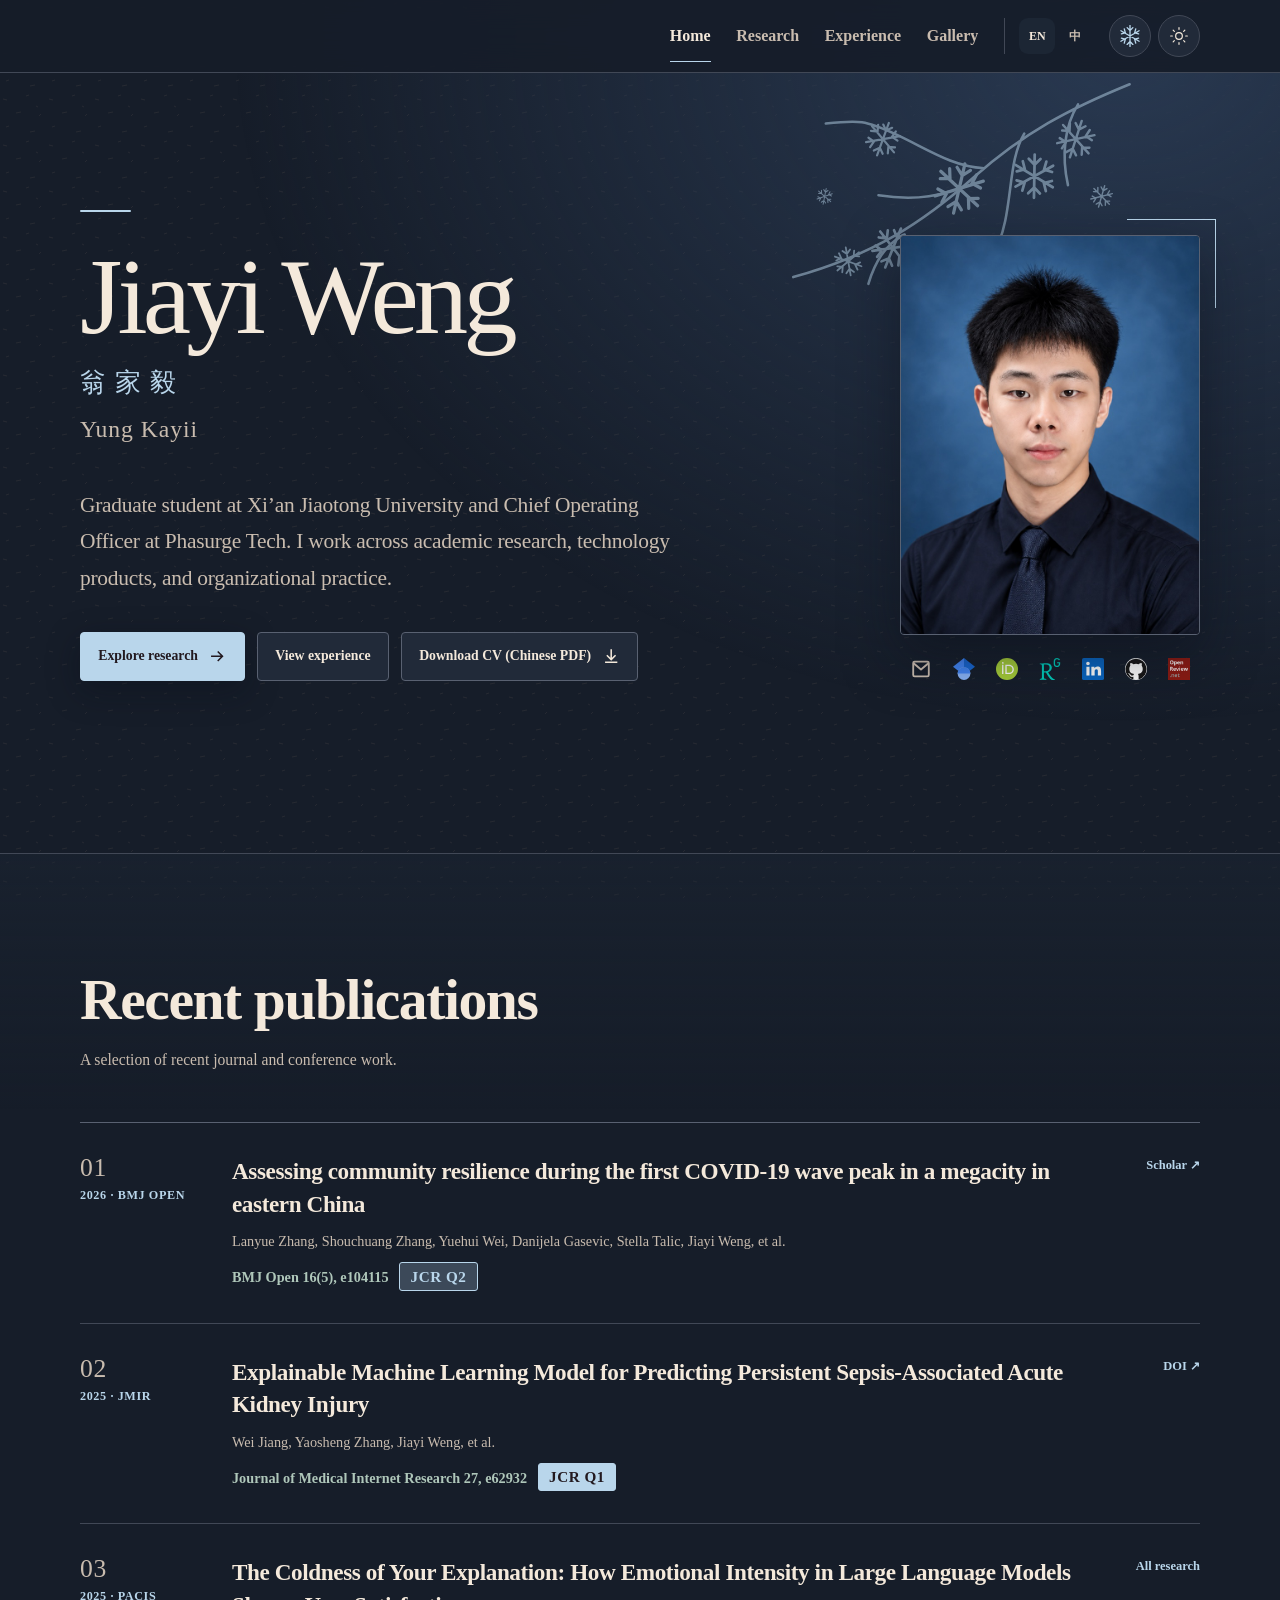
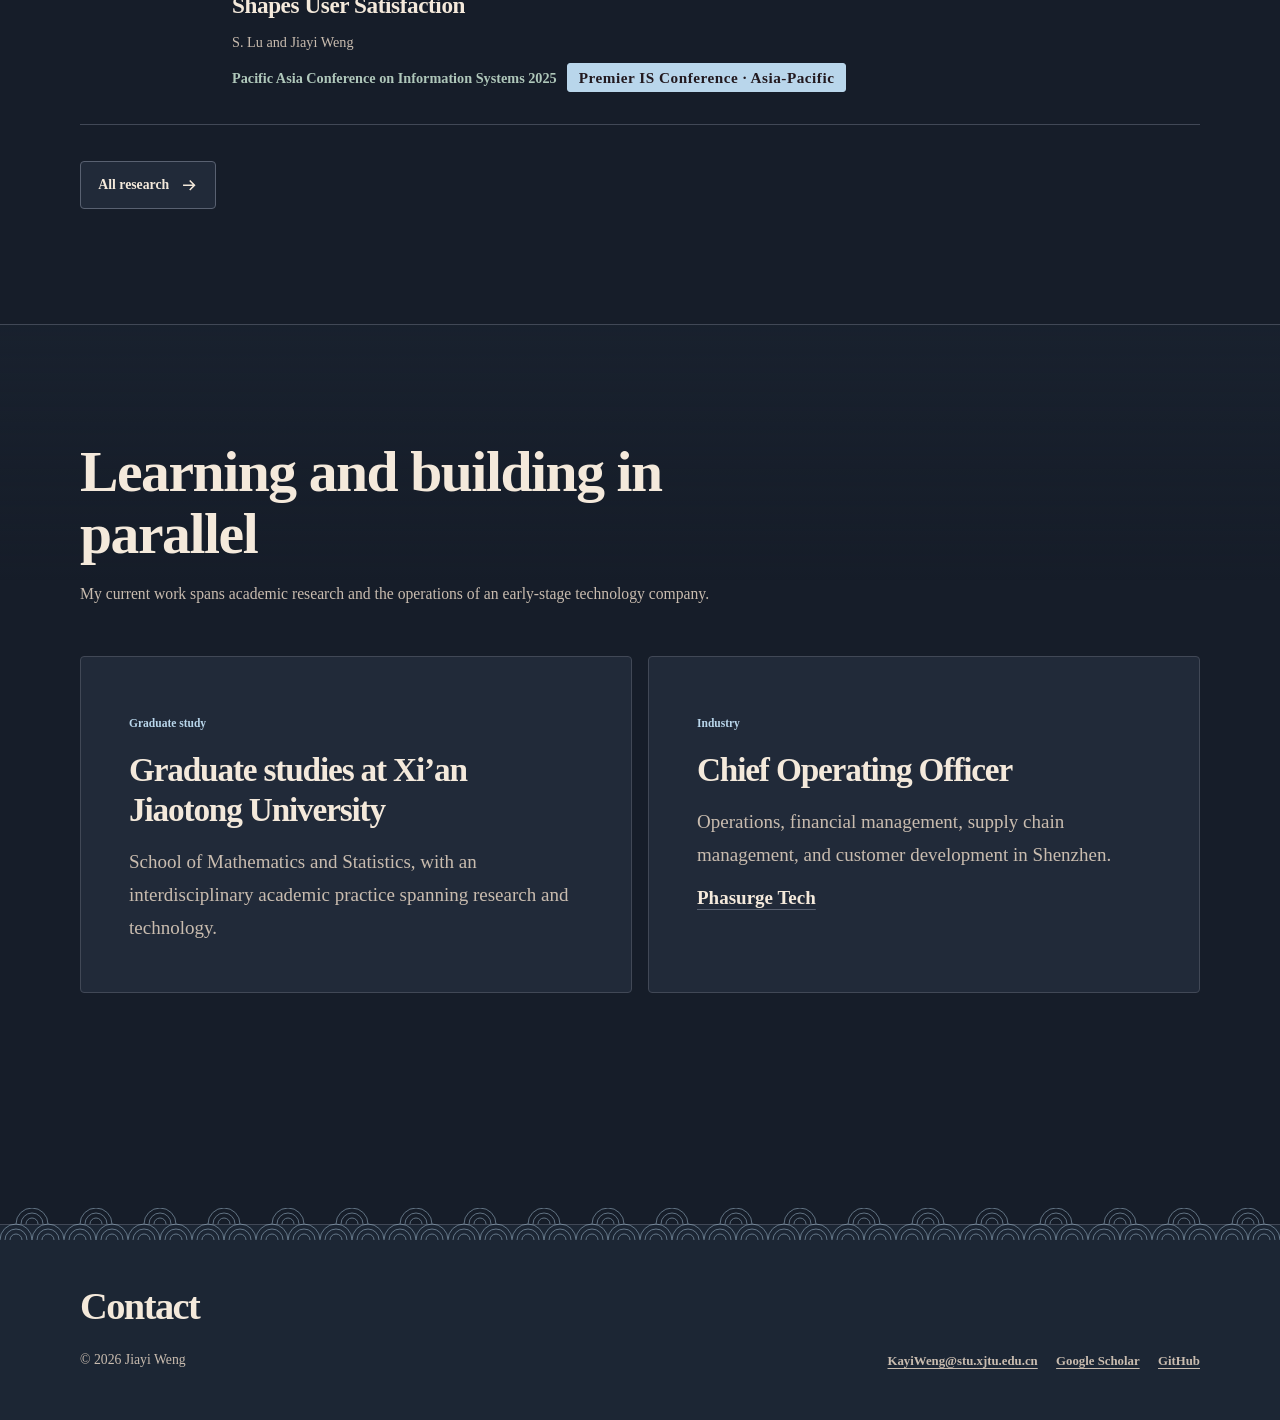
==== commit 4c9bc537: "Complete Chinese localization and simplify gallery copy" ====
--- a/index.html
+++ b/index.html
@@ -19,10 +19,10 @@
       } catch {}
     </script>
     <link rel="stylesheet" href="assets/css/styles.css?v=6">
-    <script src="assets/js/main.js?v=6" defer></script>
+    <script src="assets/js/main.js?v=7" defer></script>
   </head>
   <body>
-    <a class="skip-link" href="#main">Skip to content</a>
+    <a class="skip-link" href="#main" data-i18n="skipToContent">Skip to content</a>
     <header class="site-header">
       <div class="nav-shell">
         <button class="menu-toggle" type="button" data-menu-toggle aria-expanded="false" aria-controls="site-navigation" aria-label="Open navigation">
@@ -123,7 +123,7 @@
                 <p class="paper-authors">Lanyue Zhang, Shouchuang Zhang, Yuehui Wei, Danijela Gasevic, Stella Talic, Jiayi Weng, et al.</p>
                 <p class="paper-venue">BMJ Open 16(5), e104115 <a class="jcr-badge" data-quartile="2" href="https://bmjopen.bmj.com/pages/about" title="2025 JIF · Medicine, General &amp; Internal" target="_blank" rel="noreferrer">JCR Q2</a></p>
               </div>
-              <a class="paper-link" href="https://scholar.google.com/citations?user=XBC92dYAAAAJ&amp;hl=en" target="_blank" rel="noreferrer">Scholar ↗</a>
+              <a class="paper-link" href="https://scholar.google.com/citations?user=XBC92dYAAAAJ&amp;hl=en" target="_blank" rel="noreferrer" data-i18n="scholarLink">Scholar ↗</a>
             </article>
             <article class="selected-paper paper">
               <div class="paper-year">2025 · JMIR</div>
@@ -171,7 +171,7 @@
               <span class="status" data-i18n="nowWorkStatus">Industry</span>
               <h3 data-i18n="nowWorkTitle">Chief Operating Officer</h3>
               <p data-i18n="nowWorkBody">Operations, financial management, supply chain management, and customer development in Shenzhen.</p>
-              <a class="company-link" href="https://www.phasurge.com/zh-CN/" target="_blank" rel="noreferrer">Phasurge Tech <span aria-hidden="true">↗</span></a>
+              <a class="company-link" href="https://www.phasurge.com/en/" data-href-zh="https://www.phasurge.com/zh-CN/" target="_blank" rel="noreferrer" data-i18n="phasurgeShortName">Phasurge Tech</a>
             </article>
           </div>
         </div>
@@ -186,7 +186,7 @@
         </div>
         <nav class="footer-links" aria-label="Footer links">
           <a href="mailto:KayiWeng@stu.xjtu.edu.cn">KayiWeng@stu.xjtu.edu.cn</a>
-          <a href="https://scholar.google.com/citations?user=XBC92dYAAAAJ&amp;hl=en" target="_blank" rel="noreferrer">Google Scholar</a>
+          <a href="https://scholar.google.com/citations?user=XBC92dYAAAAJ&amp;hl=en" target="_blank" rel="noreferrer" data-i18n="googleScholar">Google Scholar</a>
           <a href="https://github.com/encorenuit" target="_blank" rel="noreferrer">GitHub</a>
         </nav>
       </div>
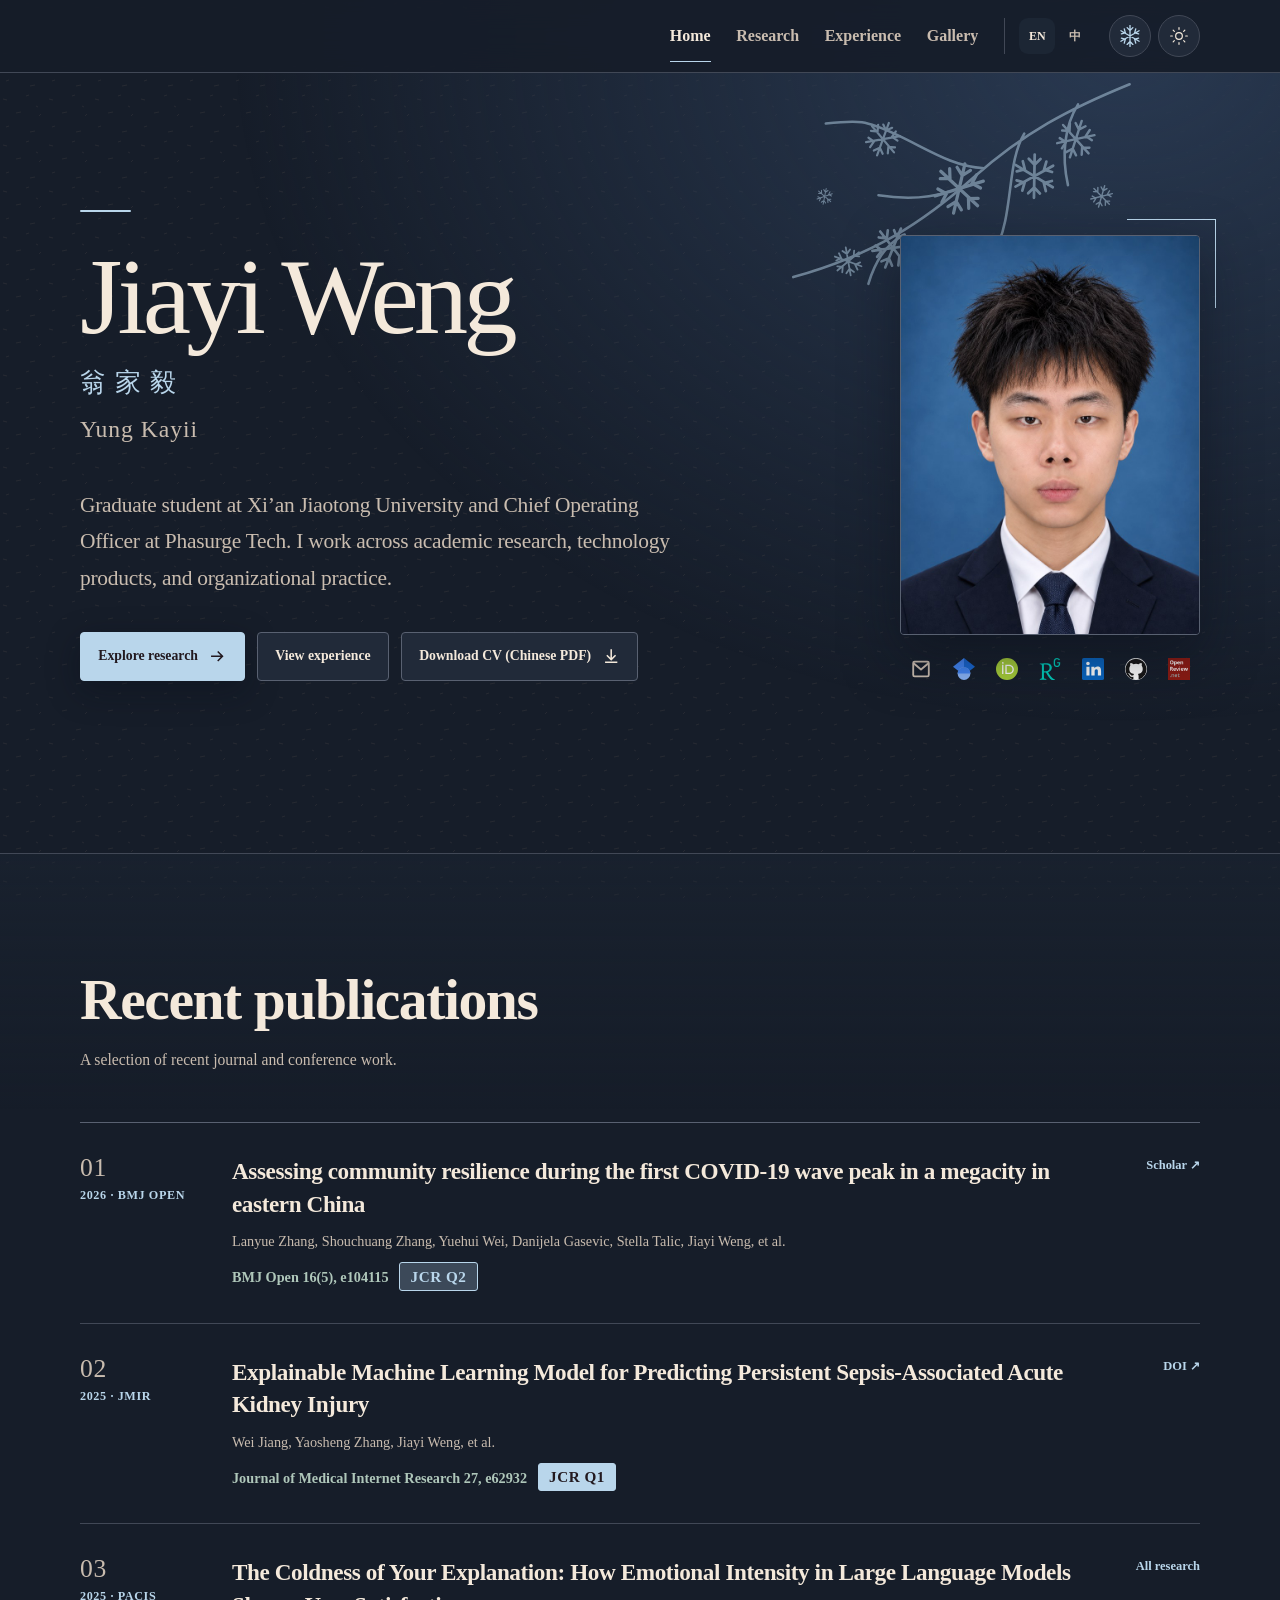
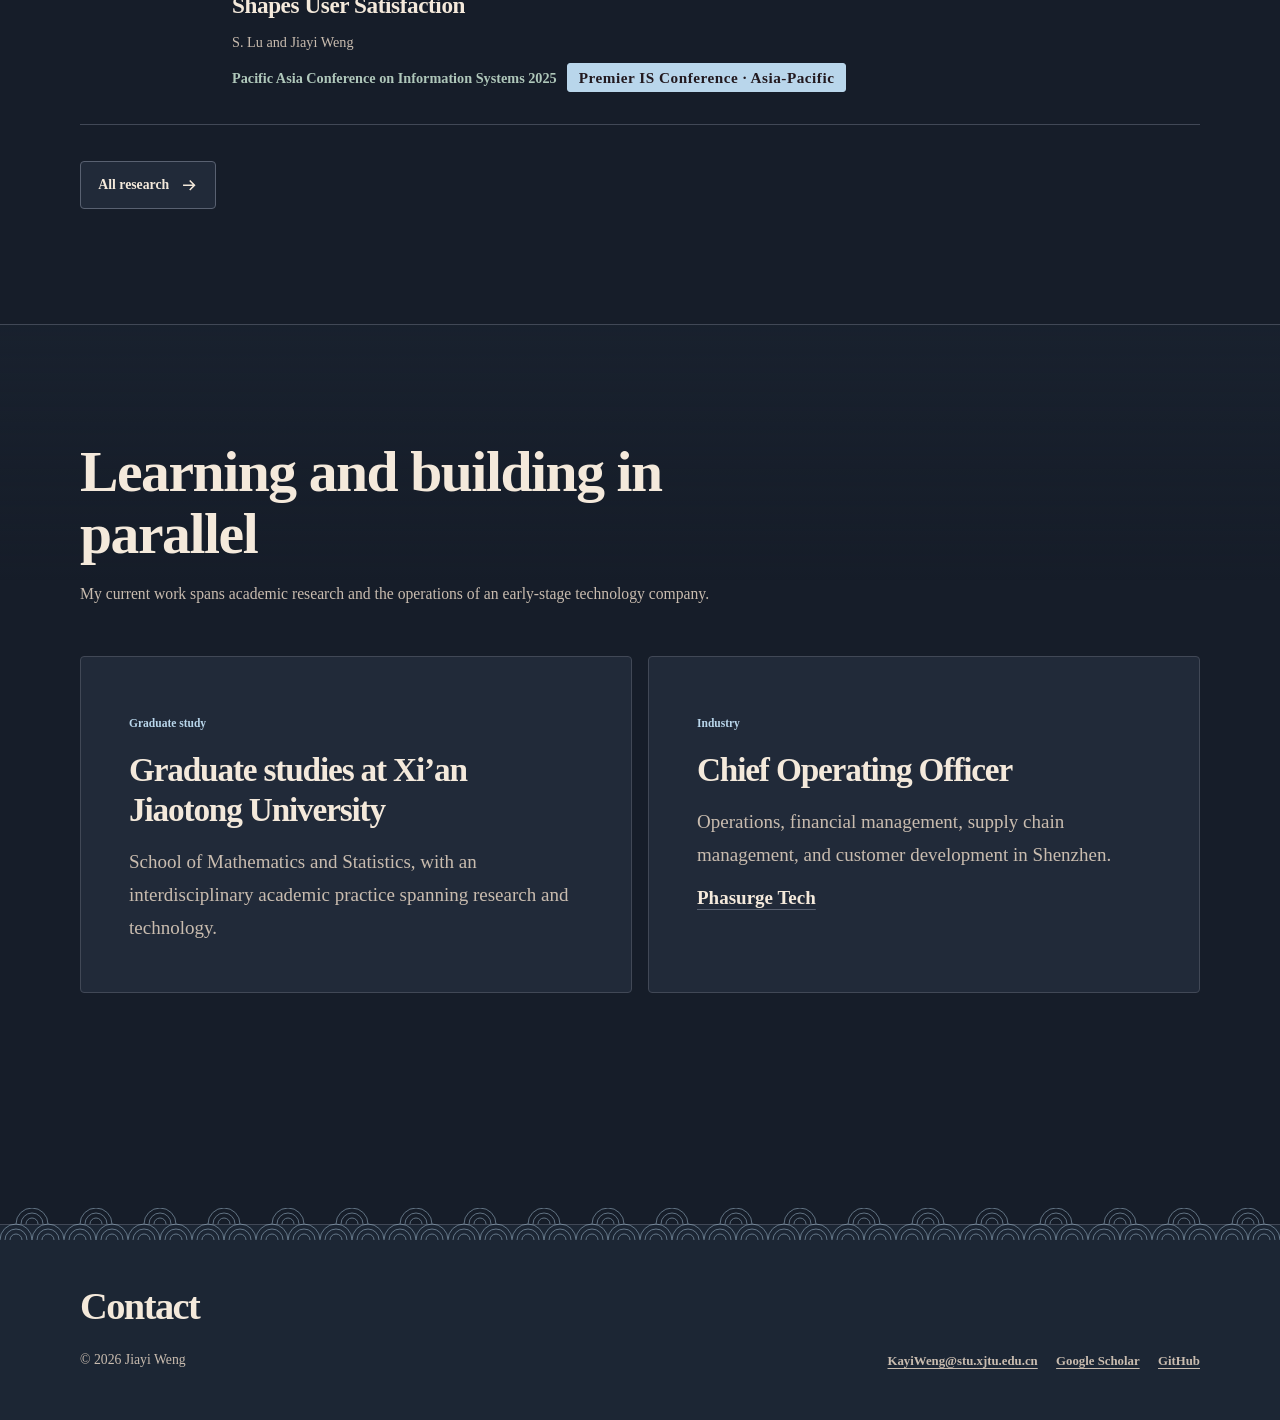
==== commit f98df7a3: "Publish new portrait and gallery updates" ====
--- a/index.html
+++ b/index.html
@@ -79,7 +79,7 @@
 
         <aside class="portrait-stage reveal" aria-label="Profile">
           <div class="portrait-frame">
-            <img src="assets/img/portrait.jpg" alt="Portrait of Jiayi Weng" data-portrait width="1086" height="1448">
+            <img src="assets/img/portrait.jpg?v=2" alt="Portrait of Jiayi Weng" data-portrait width="720" height="960">
           </div>
           <div class="social-links" aria-label="Academic and social profiles">
             <a href="mailto:KayiWeng@stu.xjtu.edu.cn" aria-label="Email" title="Email">
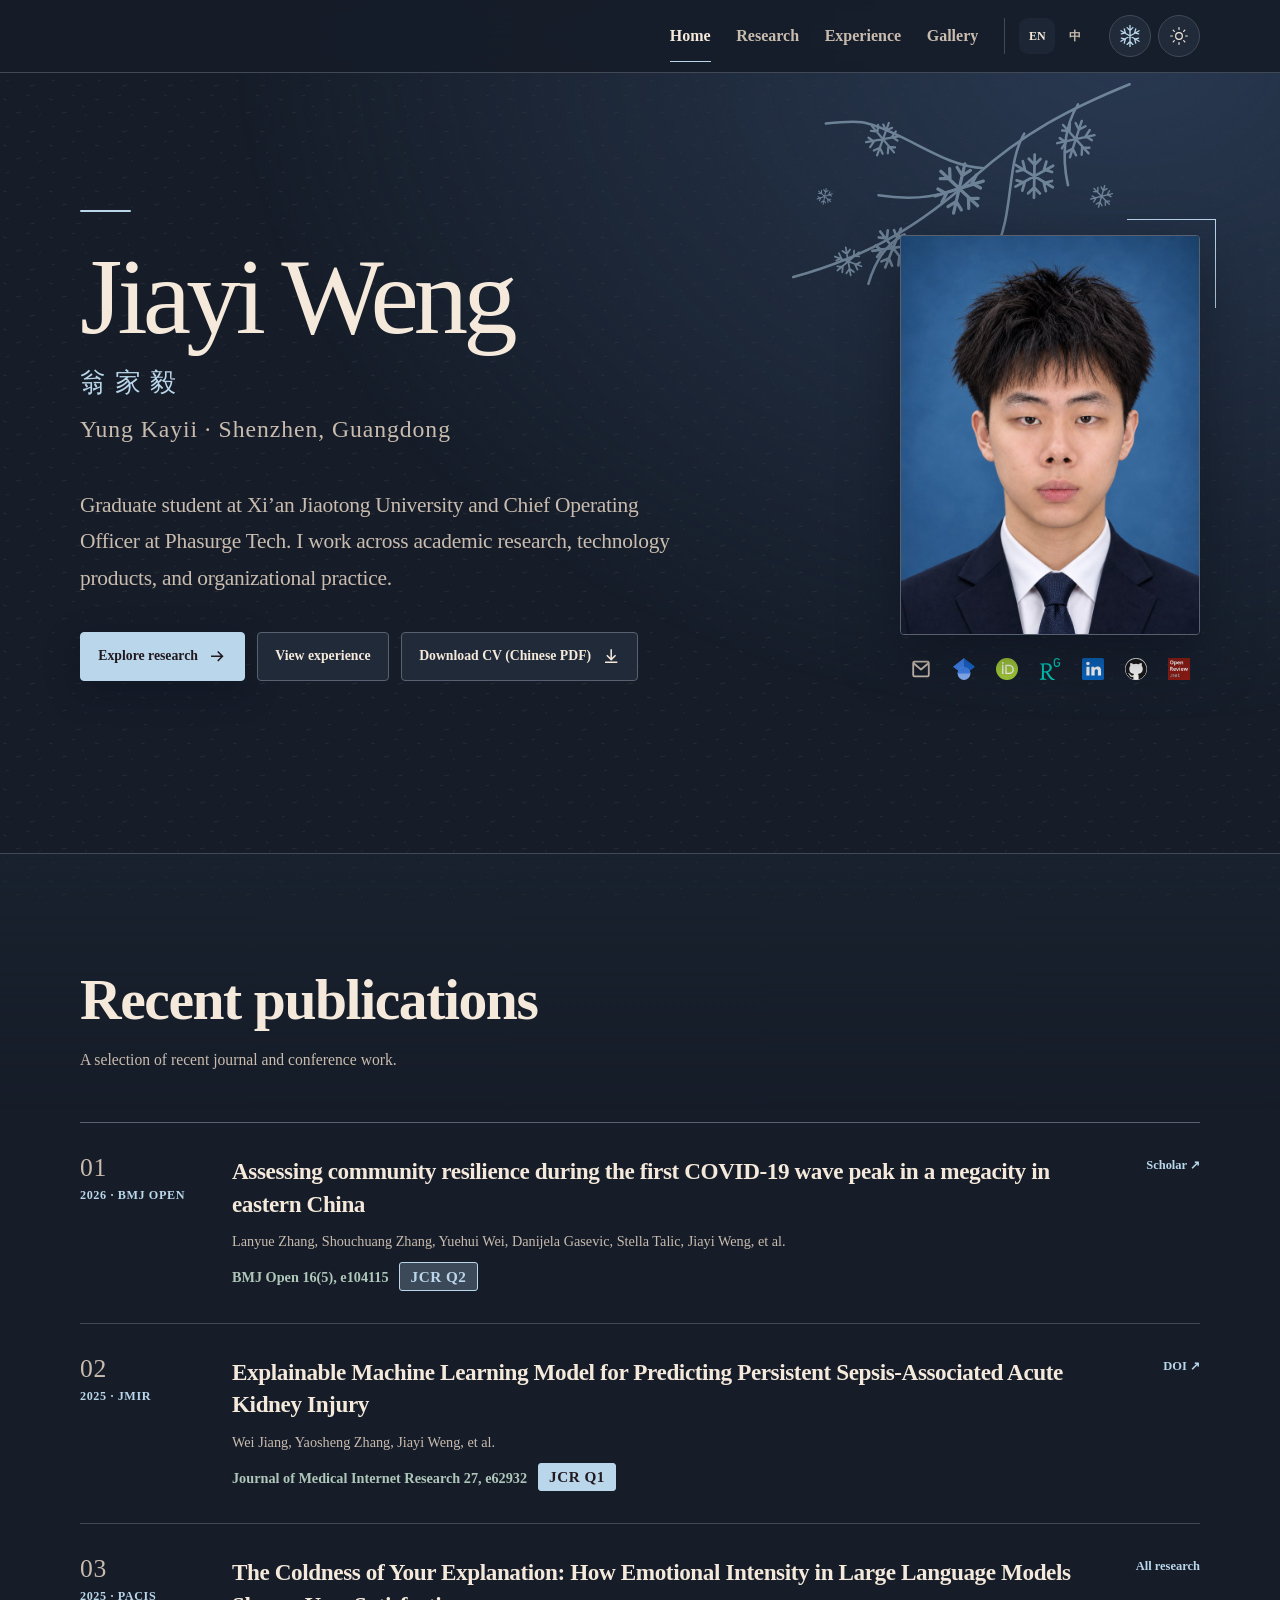
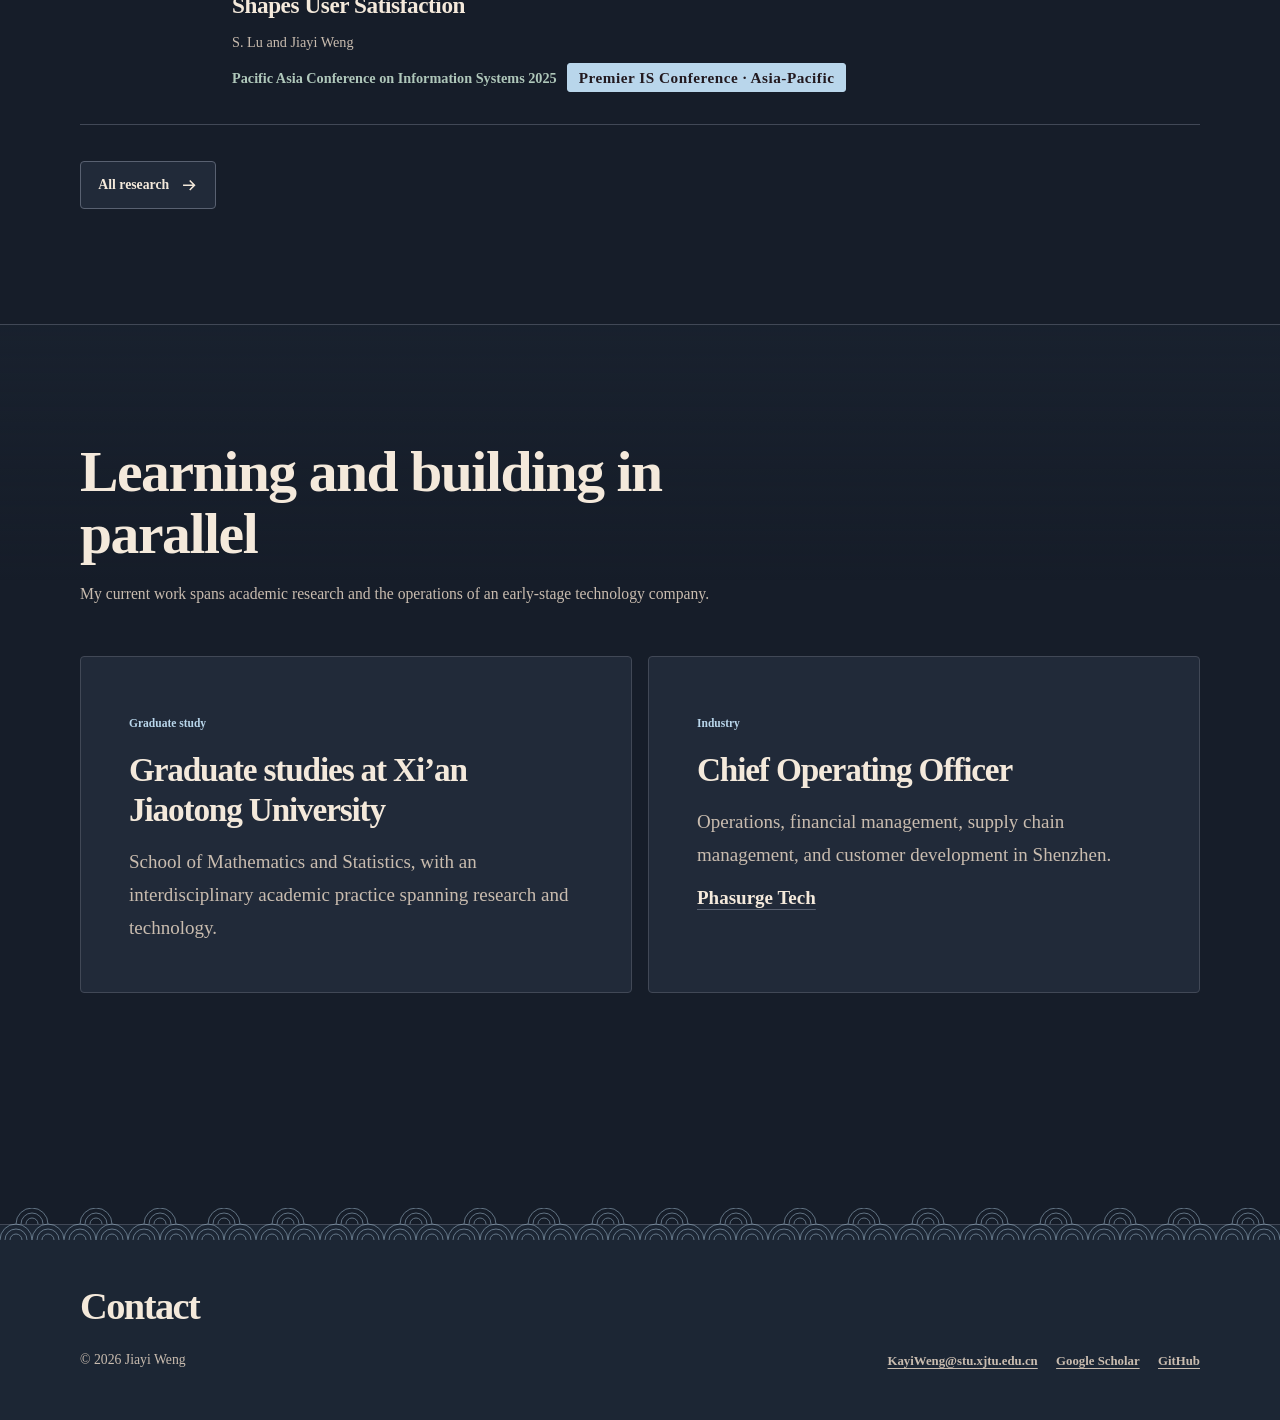
==== commit eed3d153: "Publish Shenzhen location and revised gallery interests" ====
--- a/index.html
+++ b/index.html
@@ -6,7 +6,7 @@
     <meta name="description" content="Jiayi Weng — researcher, builder, and graduate student at Xi’an Jiaotong University.">
     <meta name="theme-color" content="#161d29">
     <title>Jiayi Weng · 翁家毅</title>
-    <link rel="icon" href="favicon.svg" type="image/svg+xml">
+    <link rel="icon" href="favicon.svg?v=2" type="image/svg+xml">
     <script>
       const seasons = ["winter", "spring", "summer", "autumn"];
       const calendarSeason = () => seasons[Math.floor((new Date().getMonth() + 1) / 3) % 4];
@@ -19,7 +19,7 @@
       } catch {}
     </script>
     <link rel="stylesheet" href="assets/css/styles.css?v=6">
-    <script src="assets/js/main.js?v=7" defer></script>
+    <script src="assets/js/main.js?v=10" defer></script>
   </head>
   <body>
     <a class="skip-link" href="#main" data-i18n="skipToContent">Skip to content</a>
@@ -62,7 +62,7 @@
       <section class="shell hero">
         <div class="hero-copy reveal">
           <h1><span lang="en">Jiayi Weng</span><span class="cn-name" lang="zh-CN">翁家毅</span></h1>
-          <p class="hero-alias" lang="en">Yung Kayii</p>
+          <p class="hero-alias"><span lang="en">Yung Kayii</span> <span aria-hidden="true">·</span> <span data-i18n="homeLocation">Shenzhen, Guangdong</span></p>
           <p class="hero-lead" data-i18n="homeLead">Graduate student at Xi’an Jiaotong University and Chief Operating Officer at Phasurge Tech. I work across academic research, technology products, and organizational practice.</p>
           <div class="hero-actions">
             <a class="button primary" href="research.html">
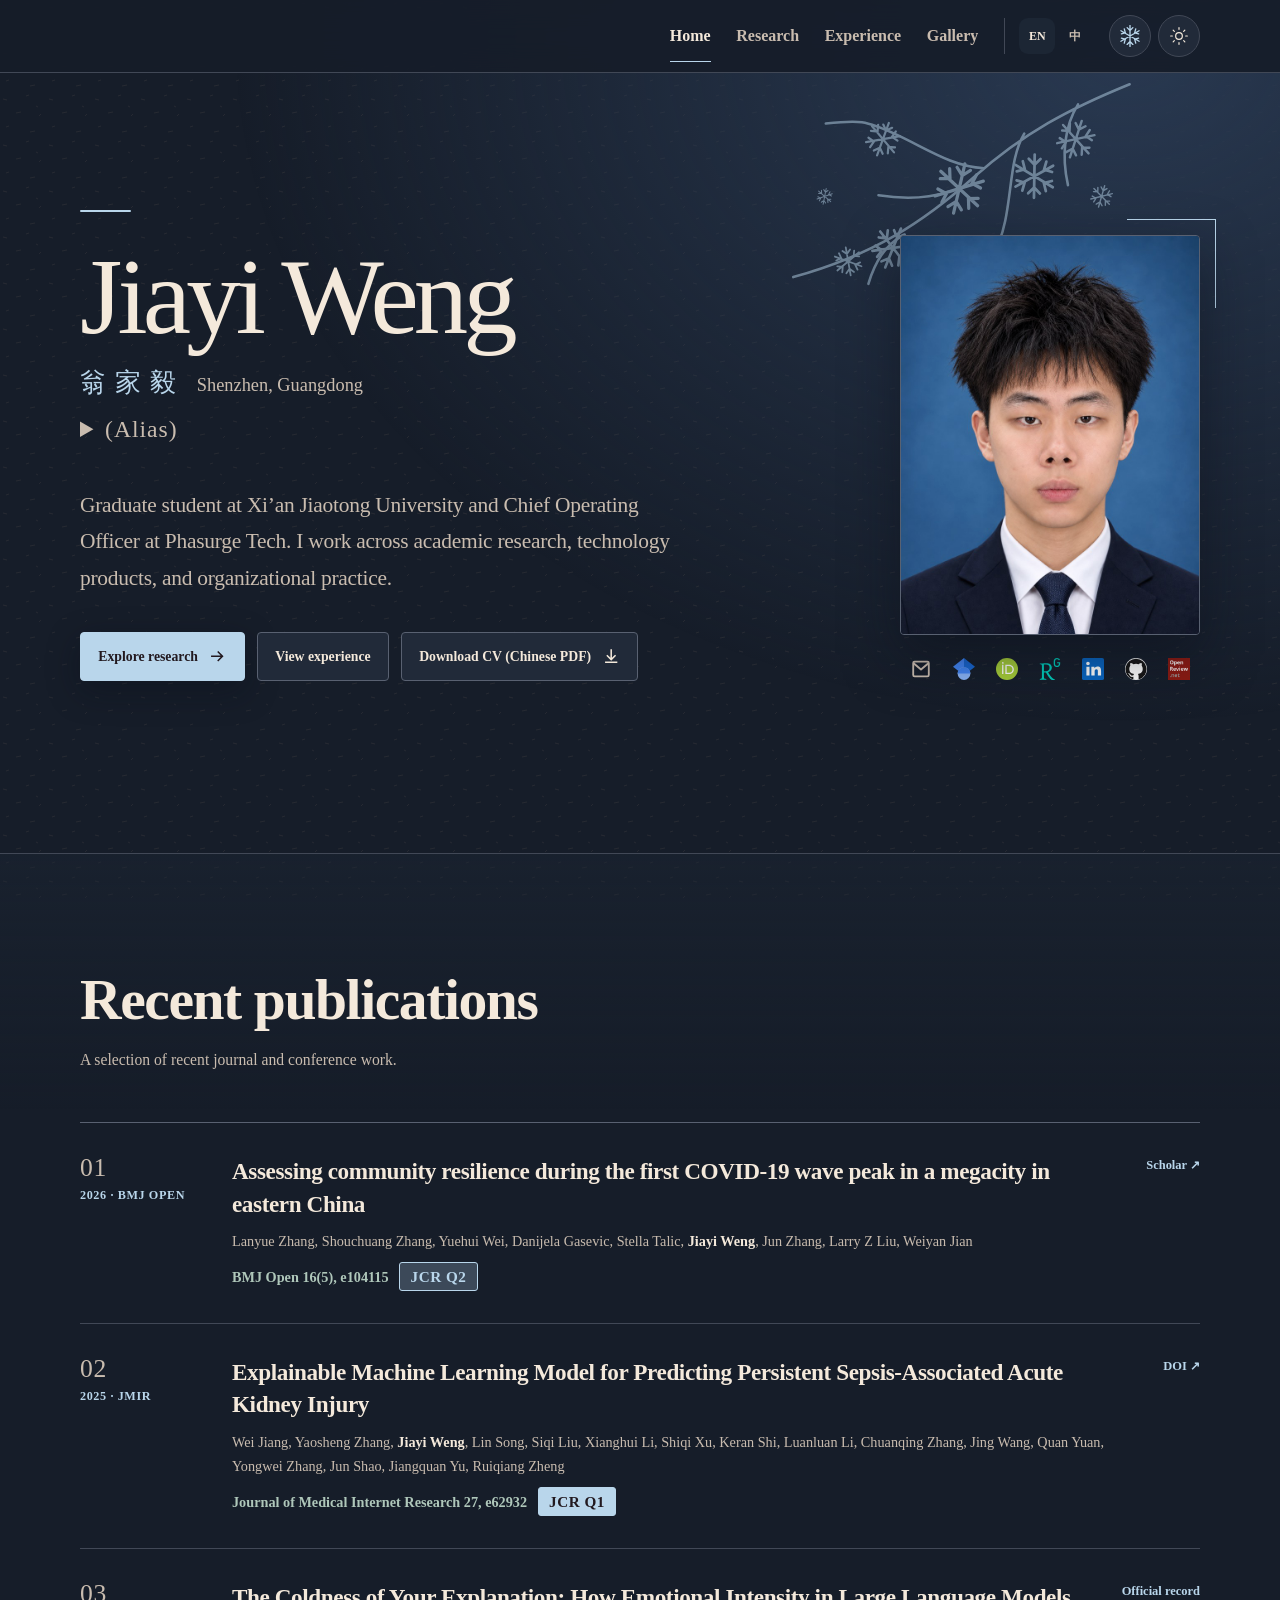
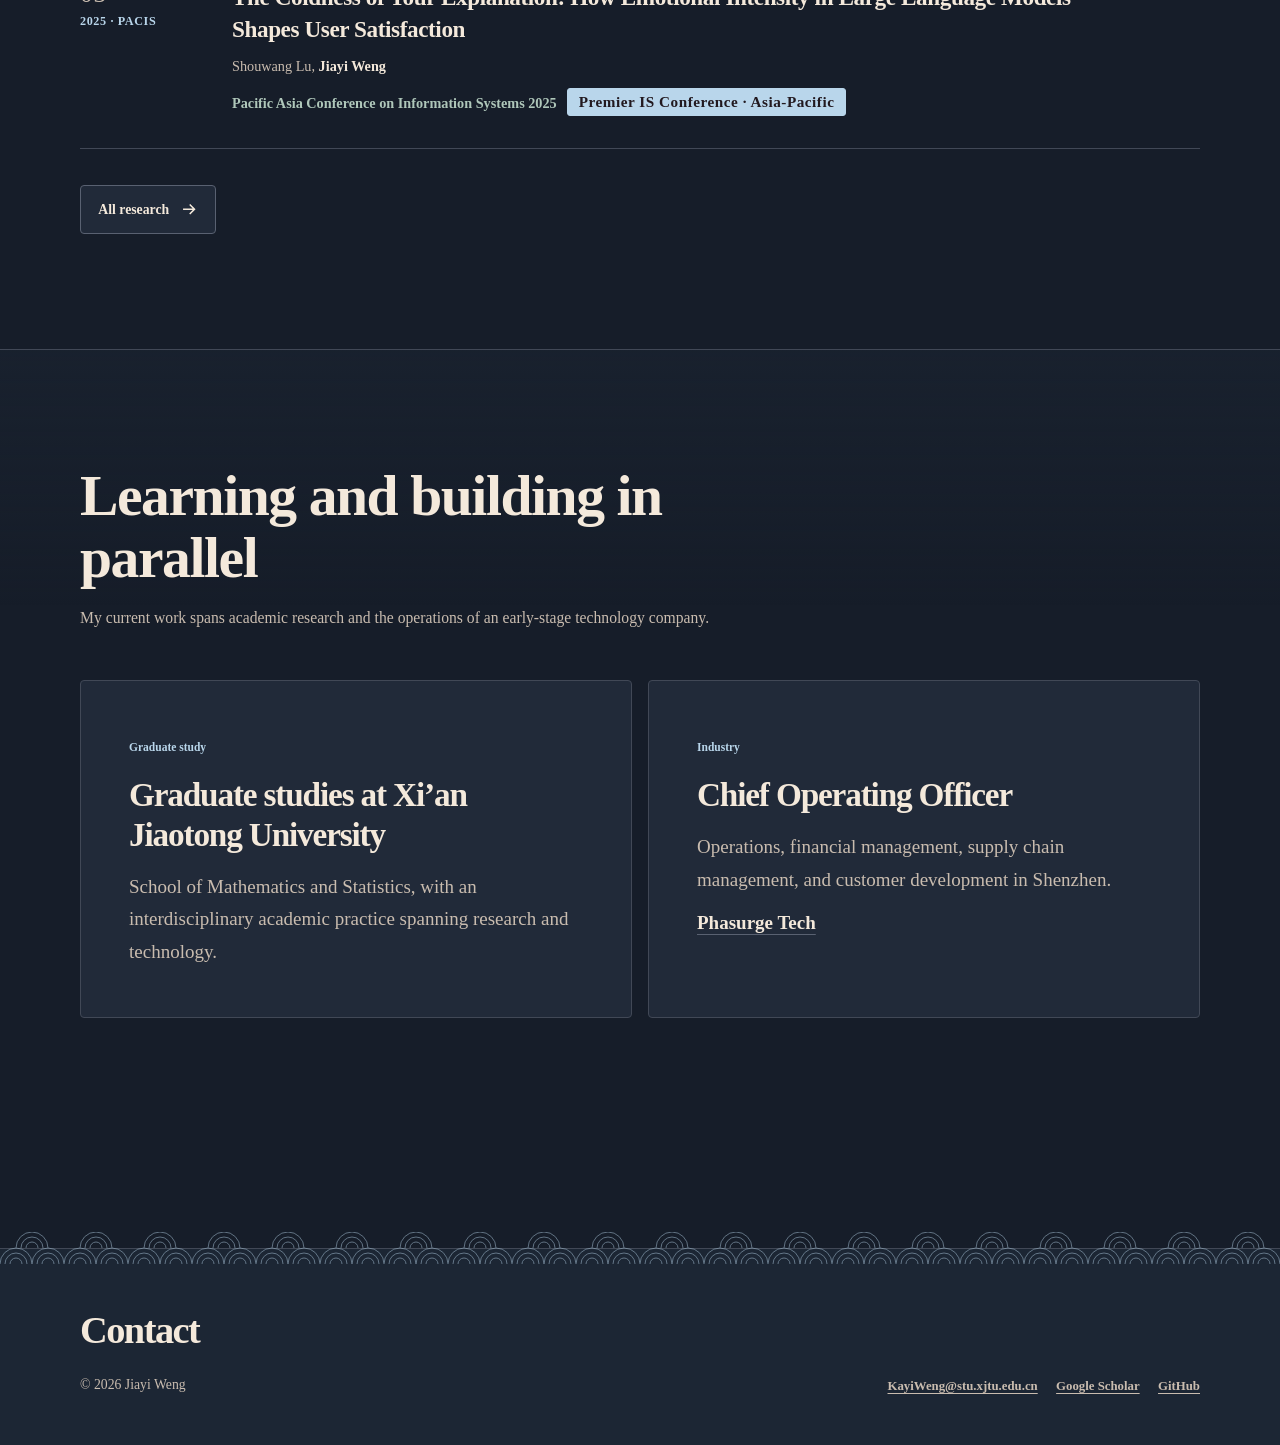
==== commit 6a1e57af: "Publish homepage, author, and gallery refinements" ====
--- a/index.html
+++ b/index.html
@@ -18,8 +18,8 @@
         if (seasons.includes(season)) document.documentElement.dataset.season = season;
       } catch {}
     </script>
-    <link rel="stylesheet" href="assets/css/styles.css?v=6">
-    <script src="assets/js/main.js?v=10" defer></script>
+    <link rel="stylesheet" href="assets/css/styles.css?v=8">
+    <script src="assets/js/main.js?v=12" defer></script>
   </head>
   <body>
     <a class="skip-link" href="#main" data-i18n="skipToContent">Skip to content</a>
@@ -47,7 +47,6 @@
               <button type="button" data-season-choice="summer" data-i18n="seasonSummer" aria-pressed="false">Summer · Green leaves</button>
               <button type="button" data-season-choice="autumn" data-i18n="seasonAutumn" aria-pressed="false">Autumn · Maple</button>
               <button type="button" data-season-choice="winter" data-i18n="seasonWinter" aria-pressed="false">Winter · Snow</button>
-              <button type="button" class="season-replay" data-season-replay data-i18n="seasonReplay">Replay animation</button>
             </div>
           </details>
           <button class="site-control" type="button" data-theme-toggle aria-label="Dark mode" aria-pressed="true" title="Dark mode">
@@ -61,8 +60,11 @@
     <main class="page" id="main">
       <section class="shell hero">
         <div class="hero-copy reveal">
-          <h1><span lang="en">Jiayi Weng</span><span class="cn-name" lang="zh-CN">翁家毅</span></h1>
-          <p class="hero-alias"><span lang="en">Yung Kayii</span> <span aria-hidden="true">·</span> <span data-i18n="homeLocation">Shenzhen, Guangdong</span></p>
+          <h1><span lang="en">Jiayi Weng</span><span class="hero-name-details"><span lang="zh-CN">翁家毅</span> <span class="hero-location" data-i18n="homeLocation">Shenzhen, Guangdong</span></span></h1>
+          <details class="hero-alias">
+            <summary data-i18n="homeAlias">(Alias)</summary>
+            <span lang="en">Yung Kayii</span>
+          </details>
           <p class="hero-lead" data-i18n="homeLead">Graduate student at Xi’an Jiaotong University and Chief Operating Officer at Phasurge Tech. I work across academic research, technology products, and organizational practice.</p>
           <div class="hero-actions">
             <a class="button primary" href="research.html">
@@ -120,7 +122,7 @@
               <div class="paper-year">2026 · BMJ OPEN</div>
               <div>
                 <h3>Assessing community resilience during the first COVID-19 wave peak in a megacity in eastern China</h3>
-                <p class="paper-authors">Lanyue Zhang, Shouchuang Zhang, Yuehui Wei, Danijela Gasevic, Stella Talic, Jiayi Weng, et al.</p>
+                <p class="paper-authors" lang="en">Lanyue Zhang, Shouchuang Zhang, Yuehui Wei, Danijela Gasevic, Stella Talic, <strong>Jiayi Weng</strong>, Jun Zhang, Larry Z Liu, Weiyan Jian</p>
                 <p class="paper-venue">BMJ Open 16(5), e104115 <a class="jcr-badge" data-quartile="2" href="https://bmjopen.bmj.com/pages/about" title="2025 JIF · Medicine, General &amp; Internal" target="_blank" rel="noreferrer">JCR Q2</a></p>
               </div>
               <a class="paper-link" href="https://scholar.google.com/citations?user=XBC92dYAAAAJ&amp;hl=en" target="_blank" rel="noreferrer" data-i18n="scholarLink">Scholar ↗</a>
@@ -129,7 +131,7 @@
               <div class="paper-year">2025 · JMIR</div>
               <div>
                 <h3>Explainable Machine Learning Model for Predicting Persistent Sepsis-Associated Acute Kidney Injury</h3>
-                <p class="paper-authors">Wei Jiang, Yaosheng Zhang, Jiayi Weng, et al.</p>
+                <p class="paper-authors" lang="en">Wei Jiang, Yaosheng Zhang, <strong>Jiayi Weng</strong>, Lin Song, Siqi Liu, Xianghui Li, Shiqi Xu, Keran Shi, Luanluan Li, Chuanqing Zhang, Jing Wang, Quan Yuan, Yongwei Zhang, Jun Shao, Jiangquan Yu, Ruiqiang Zheng</p>
                 <p class="paper-venue">Journal of Medical Internet Research 27, e62932 <a class="jcr-badge" data-quartile="1" href="https://www.jmir.org/announcements/696" title="2025 JIF · Health Care Sciences &amp; Services" target="_blank" rel="noreferrer">JCR Q1</a></p>
               </div>
               <a class="paper-link" href="https://doi.org/10.2196/62932" target="_blank" rel="noreferrer">DOI ↗</a>
@@ -138,10 +140,10 @@
               <div class="paper-year">2025 · PACIS</div>
               <div>
                 <h3>The Coldness of Your Explanation: How Emotional Intensity in Large Language Models Shapes User Satisfaction</h3>
-                <p class="paper-authors">S. Lu and Jiayi Weng</p>
+                <p class="paper-authors" lang="en">Shouwang Lu, <strong>Jiayi Weng</strong></p>
                 <p class="paper-venue">Pacific Asia Conference on Information Systems 2025 <a class="jcr-badge venue-badge" data-tier="top" href="https://aisnet.org/conferences/pacis/" target="_blank" rel="noreferrer" data-i18n="pacisBadge">Premier IS Conference · Asia-Pacific</a></p>
               </div>
-              <a class="paper-link" href="research.html#conference" data-i18n="allResearch">All research</a>
+              <a class="paper-link" href="https://aisel.aisnet.org/pacis2025/hci/hci/19/" target="_blank" rel="noreferrer" data-i18n="officialRecord">Official record</a>
             </article>
           </div>
           <div class="hero-actions">
--- a/assets/css/styles.css
+++ b/assets/css/styles.css
@@ -77,15 +77,6 @@
   --particle-shape: url("data:image/svg+xml,%3Csvg%20xmlns%3D%22http%3A%2F%2Fwww.w3.org%2F2000%2Fsvg%22%20viewBox%3D%220%200%2024%2024%22%3E%3Cg%20fill%3D%22none%22%20stroke%3D%22black%22%20stroke-width%3D%221.4%22%20stroke-linecap%3D%22round%22%3E%3Cpath%20d%3D%22M12%201v22m-9.5-16.5%2019%2011m-19%200%2019-11M9%203.2l3%203%203-3M9%2020.8l3-3%203%203M3%209.7l4.1-1.1L6%204.5m15%209.8-4.1%201.1%201.1%204.1M3%2014.3l4.1%201.1L6%2019.5m15-9.8-4.1-1.1L18%204.5%22%2F%3E%3C%2Fg%3E%3C%2Fsvg%3E");
 }
 
-:lang(zh) {
-  --display: var(--song);
-  font-family: var(--song);
-}
-
-:lang(en) {
-  font-family: var(--serif);
-}
-
 * {
   box-sizing: border-box;
 }
@@ -98,6 +89,7 @@
   margin: 0;
   color: var(--ink);
   background: var(--paper);
+  font-family: var(--serif);
   font-size: 19px;
   line-height: 1.72;
   -webkit-font-smoothing: antialiased;
@@ -264,15 +256,6 @@
   background: var(--paper-warm);
 }
 
-.season-options .season-replay {
-  margin-top: 0.25rem;
-  border-top: 1px solid var(--line);
-}
-
-.season-options button[hidden] {
-  display: none;
-}
-
 [data-theme-toggle] .icon-sun,
 [data-theme-toggle][aria-pressed="true"] .icon-moon {
   display: none;
@@ -414,7 +397,6 @@
 }
 
 .hero h1 {
-  max-width: 11ch;
   margin: 0;
   color: var(--ink);
   font-size: clamp(4rem, 8.5vw, 7.3rem);
@@ -423,15 +405,32 @@
   line-height: 0.96;
 }
 
-.hero h1 .cn-name {
+.hero h1 > [lang="en"] {
   display: block;
+  max-width: 11ch;
+}
+
+.hero-name-details {
+  display: flex;
+  flex-wrap: wrap;
+  align-items: baseline;
+  gap: 0.35rem 0.75rem;
   margin-top: 1.1rem;
   color: var(--accent);
-  font-family: var(--song);
-  font-size: 0.24em;
+  font-size: clamp(1rem, 2.05vw, 1.75rem);
   font-weight: 580;
+  line-height: 1.2;
+}
+
+.hero-name-details [lang="zh-CN"] {
   letter-spacing: 0.34em;
-  line-height: 1.2;
+}
+
+.hero-location {
+  color: var(--ink-soft);
+  font-size: 0.7em;
+  font-weight: 400;
+  letter-spacing: 0;
 }
 
 .hero-alias {
@@ -439,6 +438,11 @@
   color: var(--ink-soft);
   font-size: clamp(1.1rem, 2vw, 1.48rem);
   letter-spacing: 0.04em;
+}
+
+.hero-alias summary {
+  width: fit-content;
+  cursor: pointer;
 }
 
 .hero-lead {
@@ -580,14 +584,14 @@
 
 .season-particle {
   position: absolute;
-  top: var(--petal-top);
+  top: 0;
   left: var(--petal-left);
   width: var(--petal-size);
   aspect-ratio: 1;
   mask: var(--particle-shape) center / contain no-repeat;
   background: linear-gradient(145deg, var(--particle-light), var(--particle-base, var(--sakura)) 78%);
   opacity: 0;
-  animation: sakura-fall var(--petal-time) ease-out var(--petal-delay) both;
+  animation: sakura-fall var(--petal-time) linear var(--petal-delay) infinite;
 }
 
 [data-season="spring"] .season-particle:nth-child(5n) {
@@ -615,9 +619,9 @@
 
 @keyframes sakura-fall {
   0% { opacity: 0; transform: translate(0, -1rem) rotate(-30deg); }
-  12% { opacity: 0.9; }
-  45% { transform: translate(calc(var(--petal-drift) * 0.42), 15vh) rotate(105deg) scaleX(0.65); }
-  73% { opacity: 0.66; }
+  12% { opacity: 0.65; }
+  45% { transform: translate(calc(var(--petal-drift) * 0.42), calc(var(--petal-drop) * 0.45)) rotate(105deg) scaleX(0.65); }
+  73% { opacity: 0.45; }
   100% { opacity: 0; transform: translate(var(--petal-drift), var(--petal-drop)) rotate(325deg); }
 }
 
@@ -712,6 +716,10 @@
   margin: 0.55rem 0 0;
   color: var(--ink-soft);
   font-size: 0.89rem;
+}
+
+.paper-authors strong {
+  color: var(--ink);
 }
 
 .paper-venue {
@@ -1262,17 +1270,24 @@
 .gallery-preview {
   position: fixed;
   inset: 0;
-  z-index: 55;
-  display: grid;
+  width: 100%;
+  height: 100%;
+  max-width: none;
+  max-height: none;
+  margin: 0;
+  border: 0;
   place-items: center;
   padding: 1rem;
   background: rgb(15 18 25 / 0.86);
-  pointer-events: none;
+}
+
+.gallery-preview[open] {
+  display: grid;
   animation: photo-preview 200ms ease both;
 }
 
-.gallery-preview[hidden] {
-  display: none;
+.gallery-preview::backdrop {
+  background: transparent;
 }
 
 .gallery-preview img {
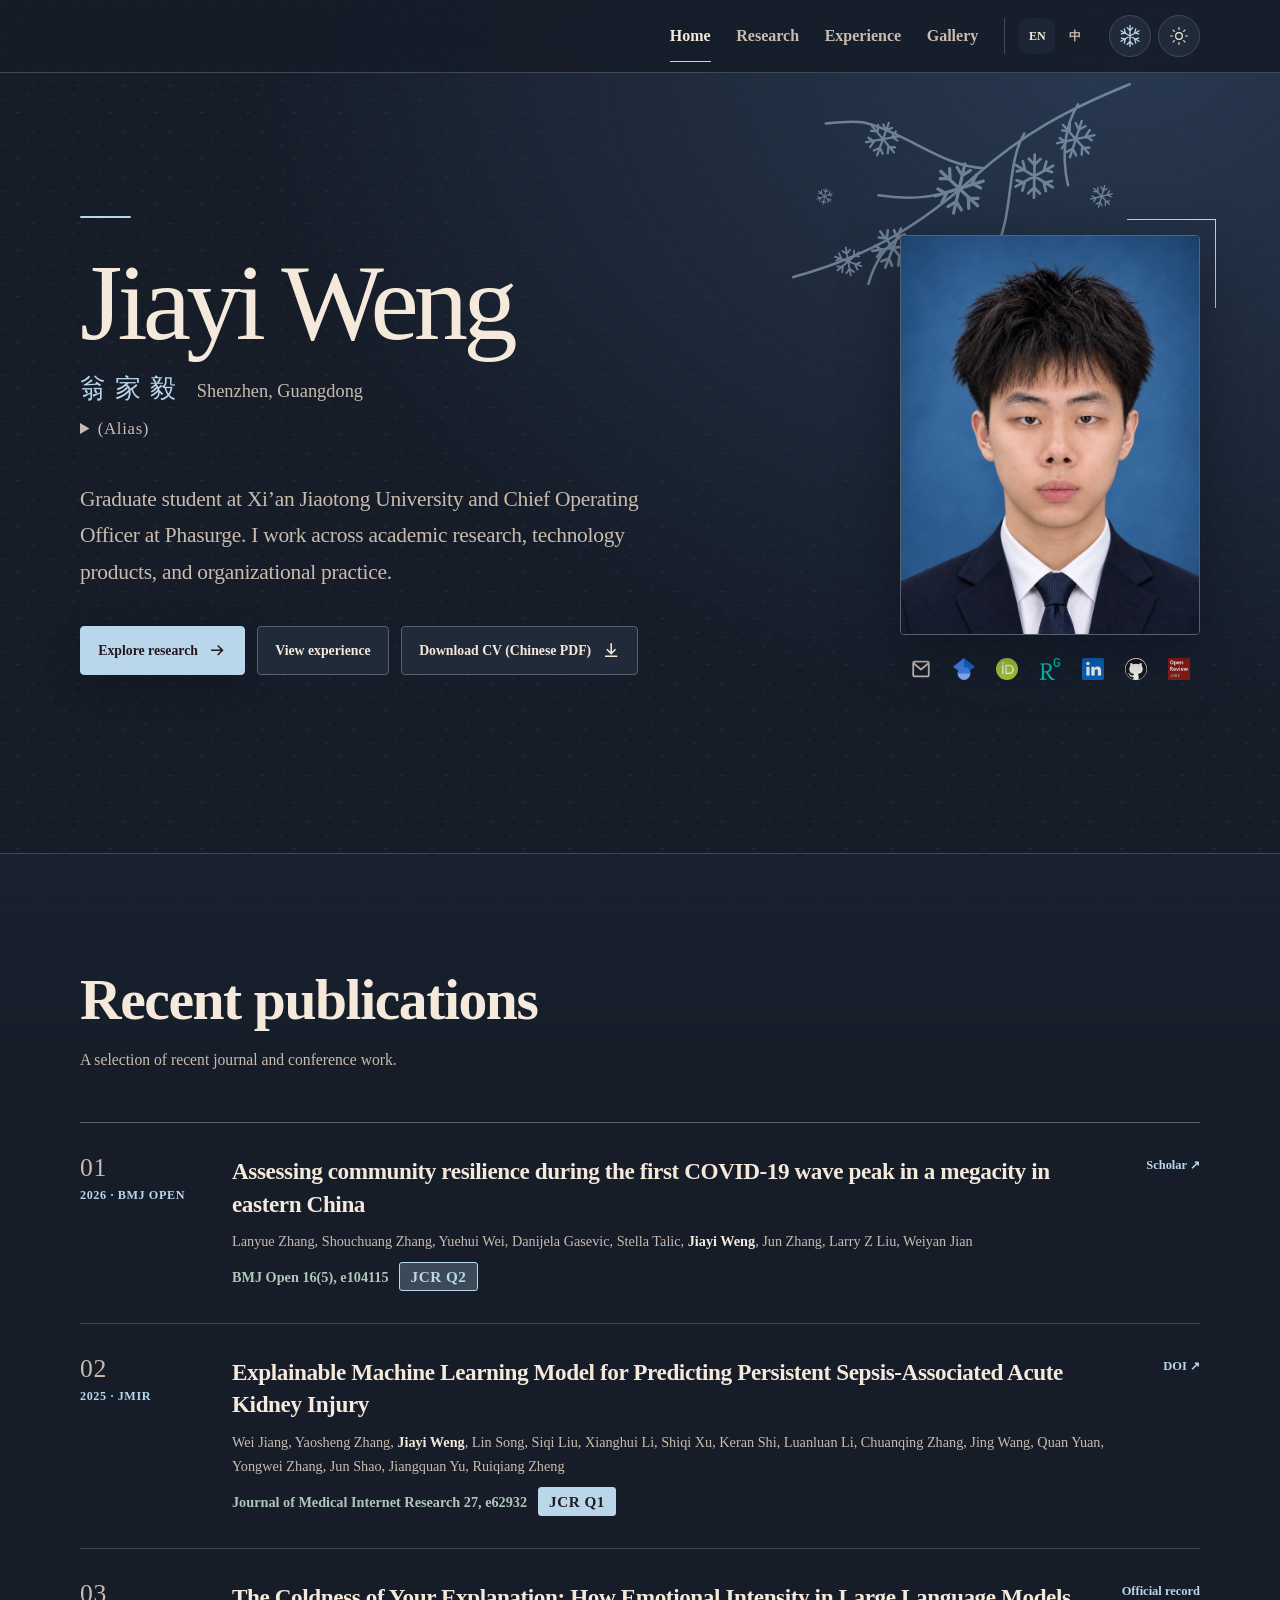
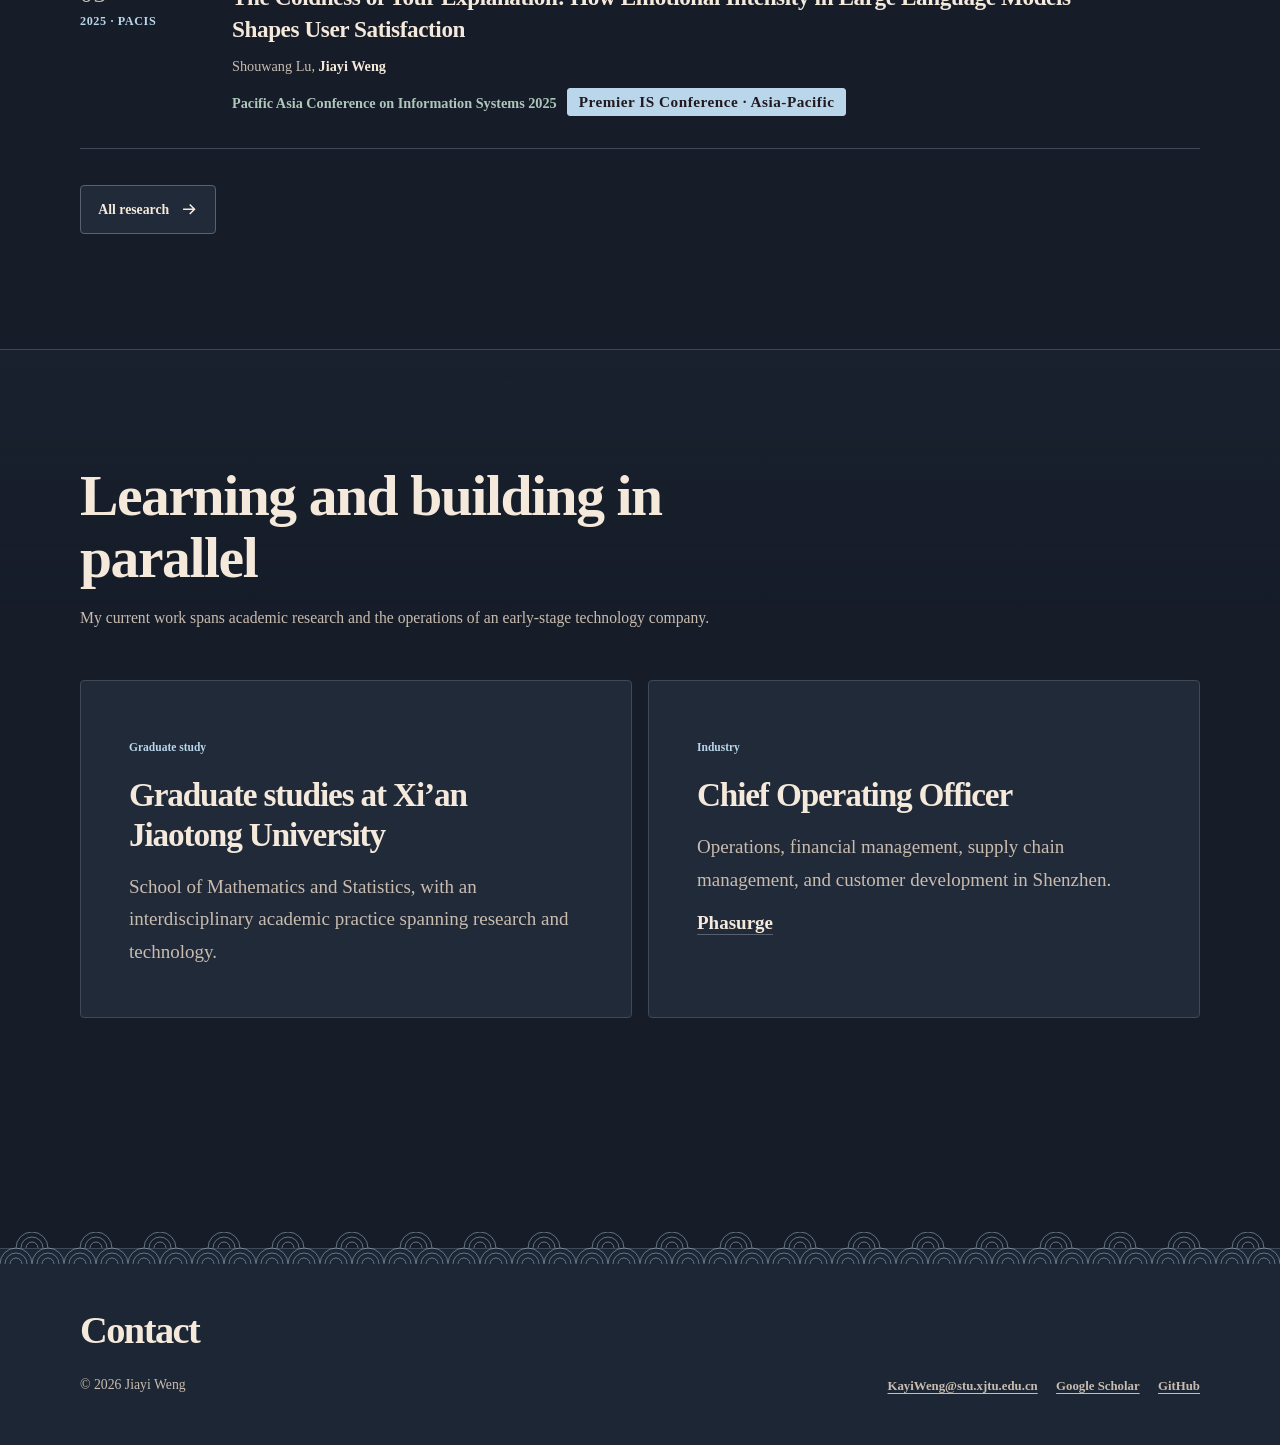
==== commit d7d7784f: "Publish centered gallery and Phasurge profile updates" ====
--- a/index.html
+++ b/index.html
@@ -18,8 +18,8 @@
         if (seasons.includes(season)) document.documentElement.dataset.season = season;
       } catch {}
     </script>
-    <link rel="stylesheet" href="assets/css/styles.css?v=8">
-    <script src="assets/js/main.js?v=12" defer></script>
+    <link rel="stylesheet" href="assets/css/styles.css?v=9">
+    <script src="assets/js/main.js?v=13" defer></script>
   </head>
   <body>
     <a class="skip-link" href="#main" data-i18n="skipToContent">Skip to content</a>
@@ -65,7 +65,7 @@
             <summary data-i18n="homeAlias">(Alias)</summary>
             <span lang="en">Yung Kayii</span>
           </details>
-          <p class="hero-lead" data-i18n="homeLead">Graduate student at Xi’an Jiaotong University and Chief Operating Officer at Phasurge Tech. I work across academic research, technology products, and organizational practice.</p>
+          <p class="hero-lead" data-i18n="homeLead">Graduate student at Xi’an Jiaotong University and Chief Operating Officer at Phasurge. I work across academic research, technology products, and organizational practice.</p>
           <div class="hero-actions">
             <a class="button primary" href="research.html">
               <span data-i18n="exploreResearch">Explore research</span>
@@ -173,7 +173,7 @@
               <span class="status" data-i18n="nowWorkStatus">Industry</span>
               <h3 data-i18n="nowWorkTitle">Chief Operating Officer</h3>
               <p data-i18n="nowWorkBody">Operations, financial management, supply chain management, and customer development in Shenzhen.</p>
-              <a class="company-link" href="https://www.phasurge.com/en/" data-href-zh="https://www.phasurge.com/zh-CN/" target="_blank" rel="noreferrer" data-i18n="phasurgeShortName">Phasurge Tech</a>
+              <a class="company-link" href="https://www.phasurge.com/en/" data-href-zh="https://www.phasurge.com/zh-CN/" target="_blank" rel="noreferrer" data-i18n="phasurgeShortName">Phasurge</a>
             </article>
           </div>
         </div>
--- a/assets/css/styles.css
+++ b/assets/css/styles.css
@@ -436,7 +436,7 @@
 .hero-alias {
   margin: 0.65rem 0 0;
   color: var(--ink-soft);
-  font-size: clamp(1.1rem, 2vw, 1.48rem);
+  font-size: clamp(0.9rem, 1.5vw, 1.05rem);
   letter-spacing: 0.04em;
 }
 
@@ -977,8 +977,21 @@
 
 .employer {
   display: flex;
+  flex-wrap: wrap;
   align-items: center;
   gap: 0.75rem;
+}
+
+.employer-social {
+  display: inline-grid;
+  place-items: center;
+  width: 2rem;
+  height: 2rem;
+  border-radius: 3px;
+}
+
+.employer-social:hover {
+  background: var(--paper-strong);
 }
 
 .employer-logo {
@@ -1196,98 +1209,94 @@
   cursor: default;
 }
 
+.photo-gallery {
+  container-type: inline-size;
+}
+
 .photo-strip {
+  --photo-width: min(74cqw, 590px);
+  position: relative;
   display: flex;
-  gap: clamp(0.65rem, 1.7vw, 1.5rem);
+  gap: clamp(0.35rem, 1.2vw, 0.95rem);
   overflow-x: auto;
   overscroll-behavior-inline: contain;
-  padding: 5px 5px 1.25rem;
-  scrollbar-color: var(--line-strong) var(--paper-warm);
+  padding-block: 0.5rem 1rem;
+  scroll-snap-type: x mandatory;
+  scrollbar-width: none;
   touch-action: pan-x pan-y;
+}
+
+.photo-strip::-webkit-scrollbar {
+  display: none;
 }
 
 .photo-strip.is-dragging {
   cursor: grabbing;
+  scroll-snap-type: none;
+  scroll-behavior: auto;
 }
 
 .gallery-item {
   position: relative;
-  flex: 0 0 auto;
+  flex: 0 0 var(--photo-width);
+  display: grid;
+  place-items: center;
+  height: clamp(200px, 55cqw, 450px);
   margin: 0;
-  padding: 0.38rem;
-  border: 1px solid var(--line);
-  border-radius: 3px;
-  background: var(--paper-strong);
+  padding: 0;
+  border: 0;
+  background: transparent;
   cursor: grab;
-  overflow: hidden;
+  scroll-snap-align: center;
   user-select: none;
   -webkit-touch-callout: none;
 }
 
+.gallery-item:first-child {
+  margin-inline-start: calc((100% - var(--photo-width)) / 2);
+}
+
+.gallery-item:last-child {
+  margin-inline-end: calc((100% - var(--photo-width)) / 2);
+}
+
 .is-dragging .gallery-item {
   cursor: grabbing;
 }
 
 .gallery-item img {
+  min-width: 0;
   width: auto;
-  height: clamp(170px, 31vw, 360px);
-  max-width: none;
+  max-height: 100%;
+  height: auto;
+  object-fit: contain;
+  border: 1px solid var(--line);
+  border-radius: 4px;
   pointer-events: none;
-  transition: transform 480ms cubic-bezier(0.2, 0.7, 0.25, 1);
-}
-
-.gallery-item::after {
-  position: absolute;
-  right: 0.75rem;
-  bottom: 0.75rem;
-  width: 2rem;
-  height: 2rem;
-  border-radius: 50%;
-  background: #181c23c9 url("data:image/svg+xml,%3Csvg xmlns='http://www.w3.org/2000/svg' viewBox='0 0 24 24' fill='none' stroke='white' stroke-width='1.5' stroke-linecap='round' stroke-linejoin='round'%3E%3Cpath d='M8 4H4v4m12-4h4v4M4 16v4h4m12-4v4h-4'/%3E%3C/svg%3E") center / 1.15rem no-repeat;
-  opacity: 0;
-  transform: translateY(4px);
-  transition: opacity 200ms ease, transform 200ms ease;
-  pointer-events: none;
-  content: "";
-}
-
-@media (hover: hover) and (pointer: fine) {
-  .photo-strip:not(.is-dragging) .gallery-item:hover img {
-    transform: scale(1.075);
-  }
-
-  .photo-strip:not(.is-dragging) .gallery-item:hover::after {
-    opacity: 1;
-    transform: translateY(0);
-  }
-}
-
-.gallery-item:focus-visible::after {
+  opacity: 0.75;
+  transform: scale(0.82);
+  transition: transform 360ms cubic-bezier(0.2, 0.7, 0.25, 1), opacity 360ms ease;
+}
+
+.gallery-item[aria-current="true"] img {
   opacity: 1;
-  transform: translateY(0);
+  transform: none;
 }
 
 .gallery-preview {
   position: fixed;
   inset: 0;
-  width: 100%;
-  height: 100%;
-  max-width: none;
-  max-height: none;
-  margin: 0;
-  border: 0;
+  z-index: 110;
+  display: grid;
   place-items: center;
   padding: 1rem;
+  pointer-events: none;
   background: rgb(15 18 25 / 0.86);
-}
-
-.gallery-preview[open] {
-  display: grid;
   animation: photo-preview 200ms ease both;
 }
 
-.gallery-preview::backdrop {
-  background: transparent;
+.gallery-preview[hidden] {
+  display: none;
 }
 
 .gallery-preview img {
@@ -1559,7 +1568,4 @@
     display: none;
   }
 
-  .gallery-item img {
-    transform: none !important;
-  }
-}
+}
